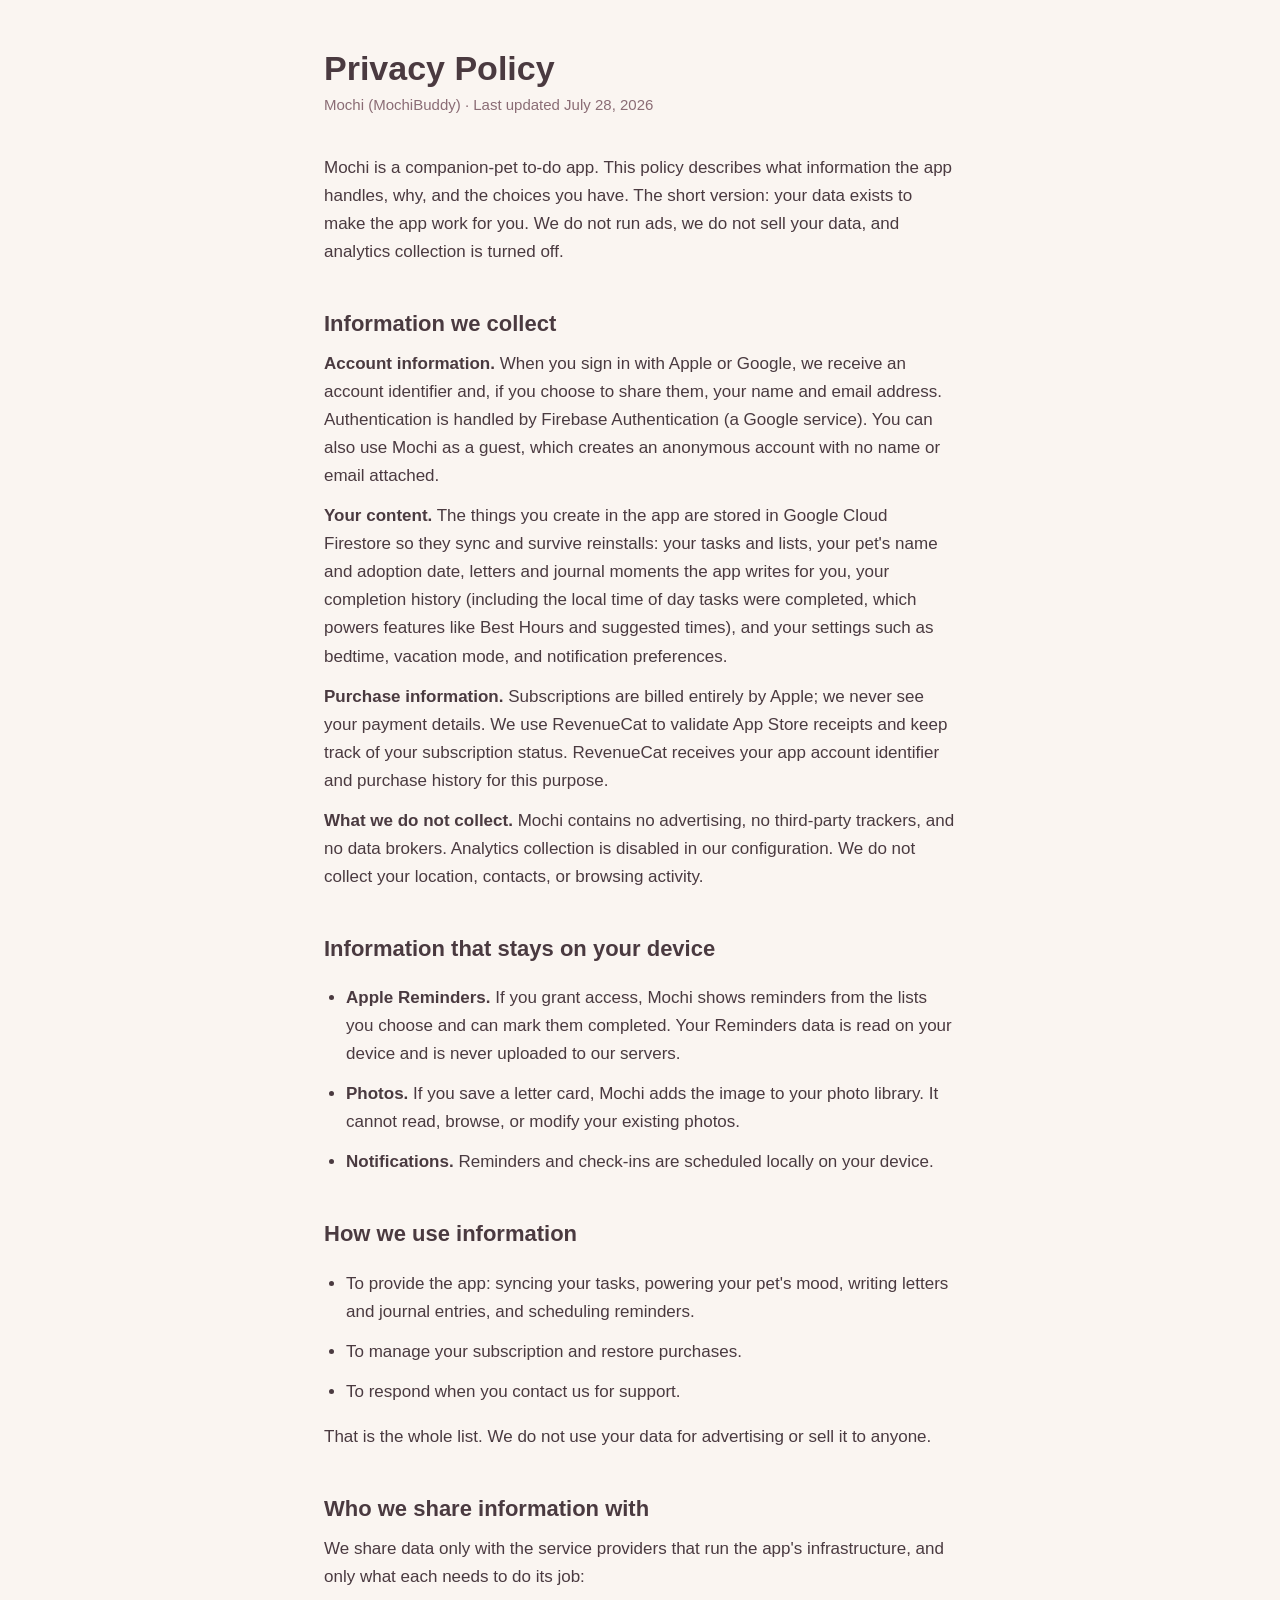
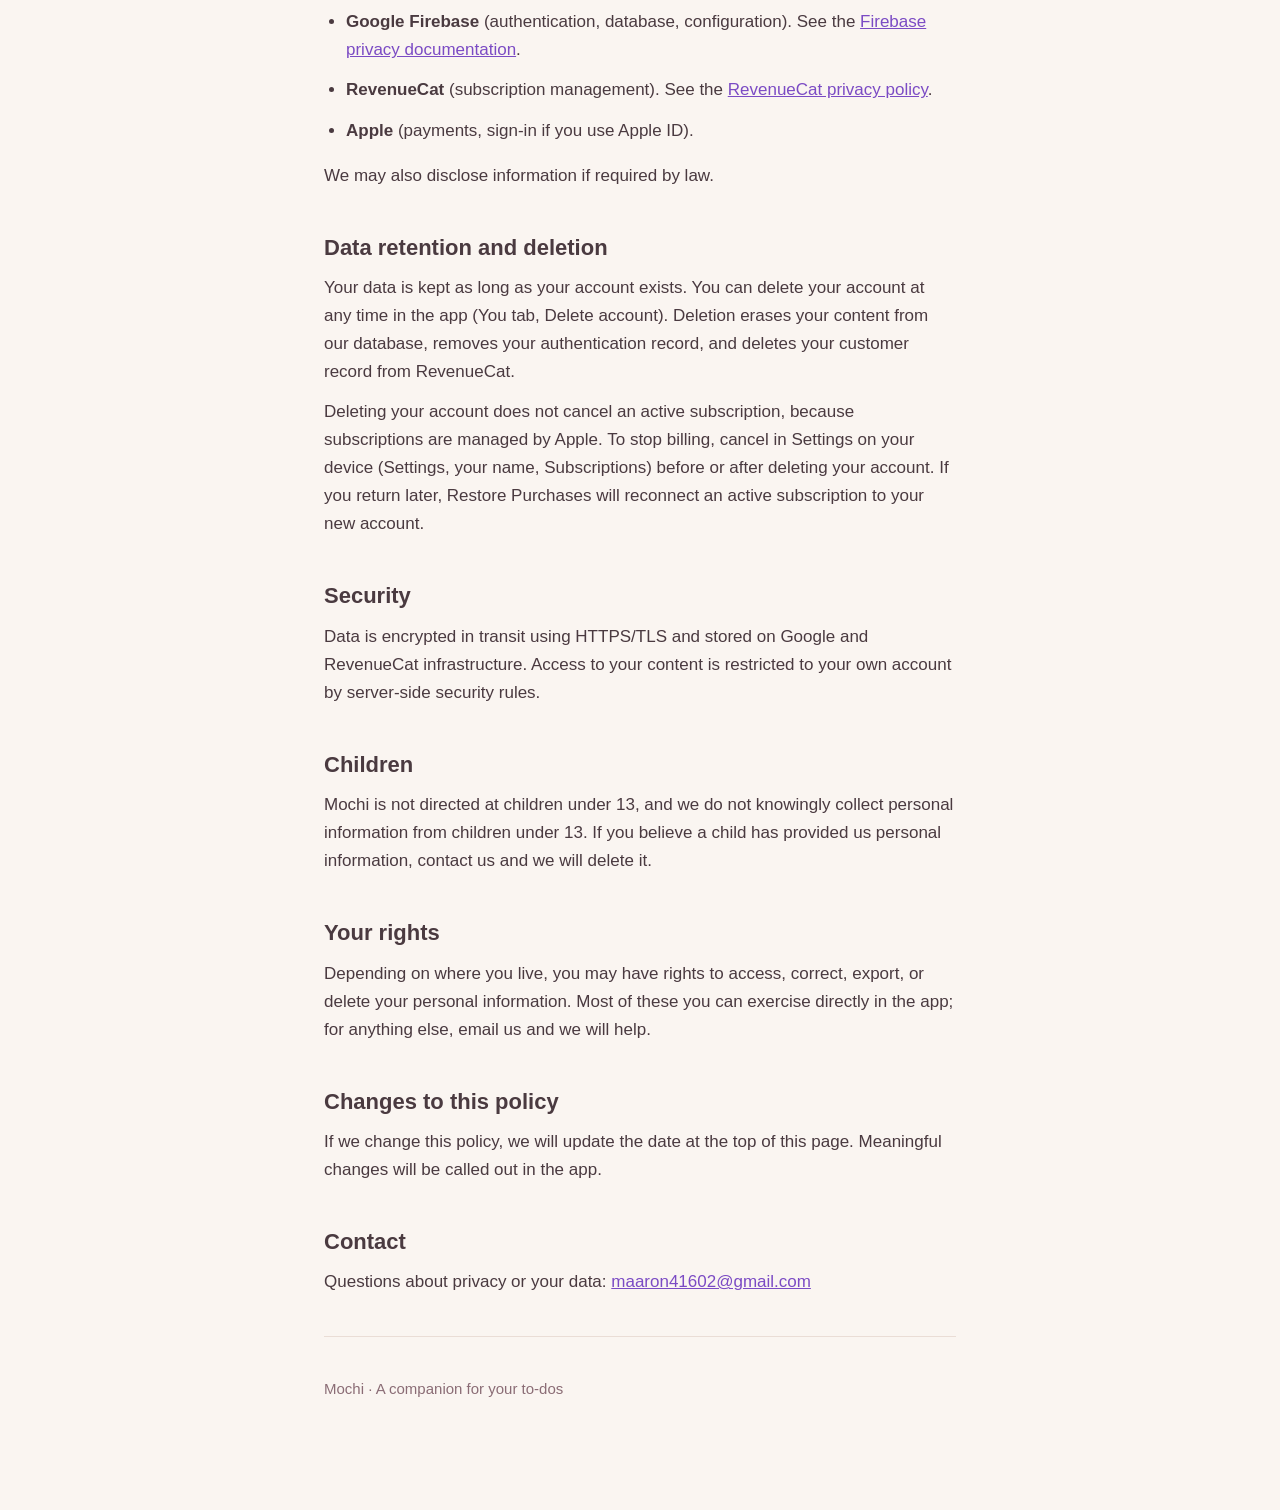
==== docs/privacy/index.html @ 9b31b31c "Add the legal pages (privacy + support) for GitHub Pages hosting Self-contained HTML under docs/ so " ====
<!DOCTYPE html>
<html lang="en">
<head>
<meta charset="utf-8">
<meta name="viewport" content="width=device-width, initial-scale=1">
<title>Privacy Policy · Mochi</title>
<style>
  :root {
    --bg: #FAF5F1; --ink: #4A3A40; --muted: #8A6C75; --line: #EADDD6;
    --accent: #7B4BC4;
  }
  @media (prefers-color-scheme: dark) {
    :root {
      --bg: #211E2A; --ink: #F3EEF7; --muted: #A79FB5; --line: #413A50;
      --accent: #C9A6FF;
    }
  }
  * { box-sizing: border-box; }
  body {
    margin: 0; background: var(--bg); color: var(--ink);
    font: 17px/1.65 -apple-system, BlinkMacSystemFont, "Segoe UI", Roboto, sans-serif;
  }
  main { max-width: 680px; margin: 0 auto; padding: 48px 24px 96px; }
  h1 { font-size: 34px; line-height: 1.2; margin: 0 0 4px; }
  .updated { color: var(--muted); font-size: 15px; margin-bottom: 36px; }
  h2 { font-size: 22px; margin: 40px 0 8px; }
  p, li { margin: 0 0 12px; }
  ul { padding-left: 22px; }
  a { color: var(--accent); }
  hr { border: none; border-top: 1px solid var(--line); margin: 40px 0; }
  .footer { color: var(--muted); font-size: 15px; }
</style>
</head>
<body>
<main>
  <h1>Privacy Policy</h1>
  <p class="updated">Mochi (MochiBuddy) · Last updated July 28, 2026</p>

  <p>Mochi is a companion-pet to-do app. This policy describes what
  information the app handles, why, and the choices you have. The short
  version: your data exists to make the app work for you. We do not run
  ads, we do not sell your data, and analytics collection is turned off.</p>

  <h2>Information we collect</h2>
  <p><strong>Account information.</strong> When you sign in with Apple or
  Google, we receive an account identifier and, if you choose to share
  them, your name and email address. Authentication is handled by Firebase
  Authentication (a Google service). You can also use Mochi as a guest,
  which creates an anonymous account with no name or email attached.</p>

  <p><strong>Your content.</strong> The things you create in the app are
  stored in Google Cloud Firestore so they sync and survive reinstalls:
  your tasks and lists, your pet's name and adoption date, letters and
  journal moments the app writes for you, your completion history
  (including the local time of day tasks were completed, which powers
  features like Best Hours and suggested times), and your settings such as
  bedtime, vacation mode, and notification preferences.</p>

  <p><strong>Purchase information.</strong> Subscriptions are billed
  entirely by Apple; we never see your payment details. We use RevenueCat
  to validate App Store receipts and keep track of your subscription
  status. RevenueCat receives your app account identifier and purchase
  history for this purpose.</p>

  <p><strong>What we do not collect.</strong> Mochi contains no
  advertising, no third-party trackers, and no data brokers. Analytics
  collection is disabled in our configuration. We do not collect your
  location, contacts, or browsing activity.</p>

  <h2>Information that stays on your device</h2>
  <ul>
    <li><strong>Apple Reminders.</strong> If you grant access, Mochi shows
    reminders from the lists you choose and can mark them completed. Your
    Reminders data is read on your device and is never uploaded to our
    servers.</li>
    <li><strong>Photos.</strong> If you save a letter card, Mochi adds the
    image to your photo library. It cannot read, browse, or modify your
    existing photos.</li>
    <li><strong>Notifications.</strong> Reminders and check-ins are
    scheduled locally on your device.</li>
  </ul>

  <h2>How we use information</h2>
  <ul>
    <li>To provide the app: syncing your tasks, powering your pet's mood,
    writing letters and journal entries, and scheduling reminders.</li>
    <li>To manage your subscription and restore purchases.</li>
    <li>To respond when you contact us for support.</li>
  </ul>
  <p>That is the whole list. We do not use your data for advertising or
  sell it to anyone.</p>

  <h2>Who we share information with</h2>
  <p>We share data only with the service providers that run the app's
  infrastructure, and only what each needs to do its job:</p>
  <ul>
    <li><strong>Google Firebase</strong> (authentication, database,
    configuration). See the <a
    href="https://firebase.google.com/support/privacy">Firebase privacy
    documentation</a>.</li>
    <li><strong>RevenueCat</strong> (subscription management). See the <a
    href="https://www.revenuecat.com/privacy/">RevenueCat privacy
    policy</a>.</li>
    <li><strong>Apple</strong> (payments, sign-in if you use Apple ID).</li>
  </ul>
  <p>We may also disclose information if required by law.</p>

  <h2>Data retention and deletion</h2>
  <p>Your data is kept as long as your account exists. You can delete your
  account at any time in the app (You tab, Delete account). Deletion
  erases your content from our database, removes your authentication
  record, and deletes your customer record from RevenueCat.</p>
  <p>Deleting your account does not cancel an active subscription, because
  subscriptions are managed by Apple. To stop billing, cancel in Settings
  on your device (Settings, your name, Subscriptions) before or after
  deleting your account. If you return later, Restore Purchases will
  reconnect an active subscription to your new account.</p>

  <h2>Security</h2>
  <p>Data is encrypted in transit using HTTPS/TLS and stored on Google and
  RevenueCat infrastructure. Access to your content is restricted to your
  own account by server-side security rules.</p>

  <h2>Children</h2>
  <p>Mochi is not directed at children under 13, and we do not knowingly
  collect personal information from children under 13. If you believe a
  child has provided us personal information, contact us and we will
  delete it.</p>

  <h2>Your rights</h2>
  <p>Depending on where you live, you may have rights to access, correct,
  export, or delete your personal information. Most of these you can
  exercise directly in the app; for anything else, email us and we will
  help.</p>

  <h2>Changes to this policy</h2>
  <p>If we change this policy, we will update the date at the top of this
  page. Meaningful changes will be called out in the app.</p>

  <h2>Contact</h2>
  <p>Questions about privacy or your data:
  <a href="mailto:maaron41602@gmail.com">maaron41602@gmail.com</a></p>

  <hr>
  <p class="footer">Mochi · A companion for your to-dos</p>
</main>
</body>
</html>
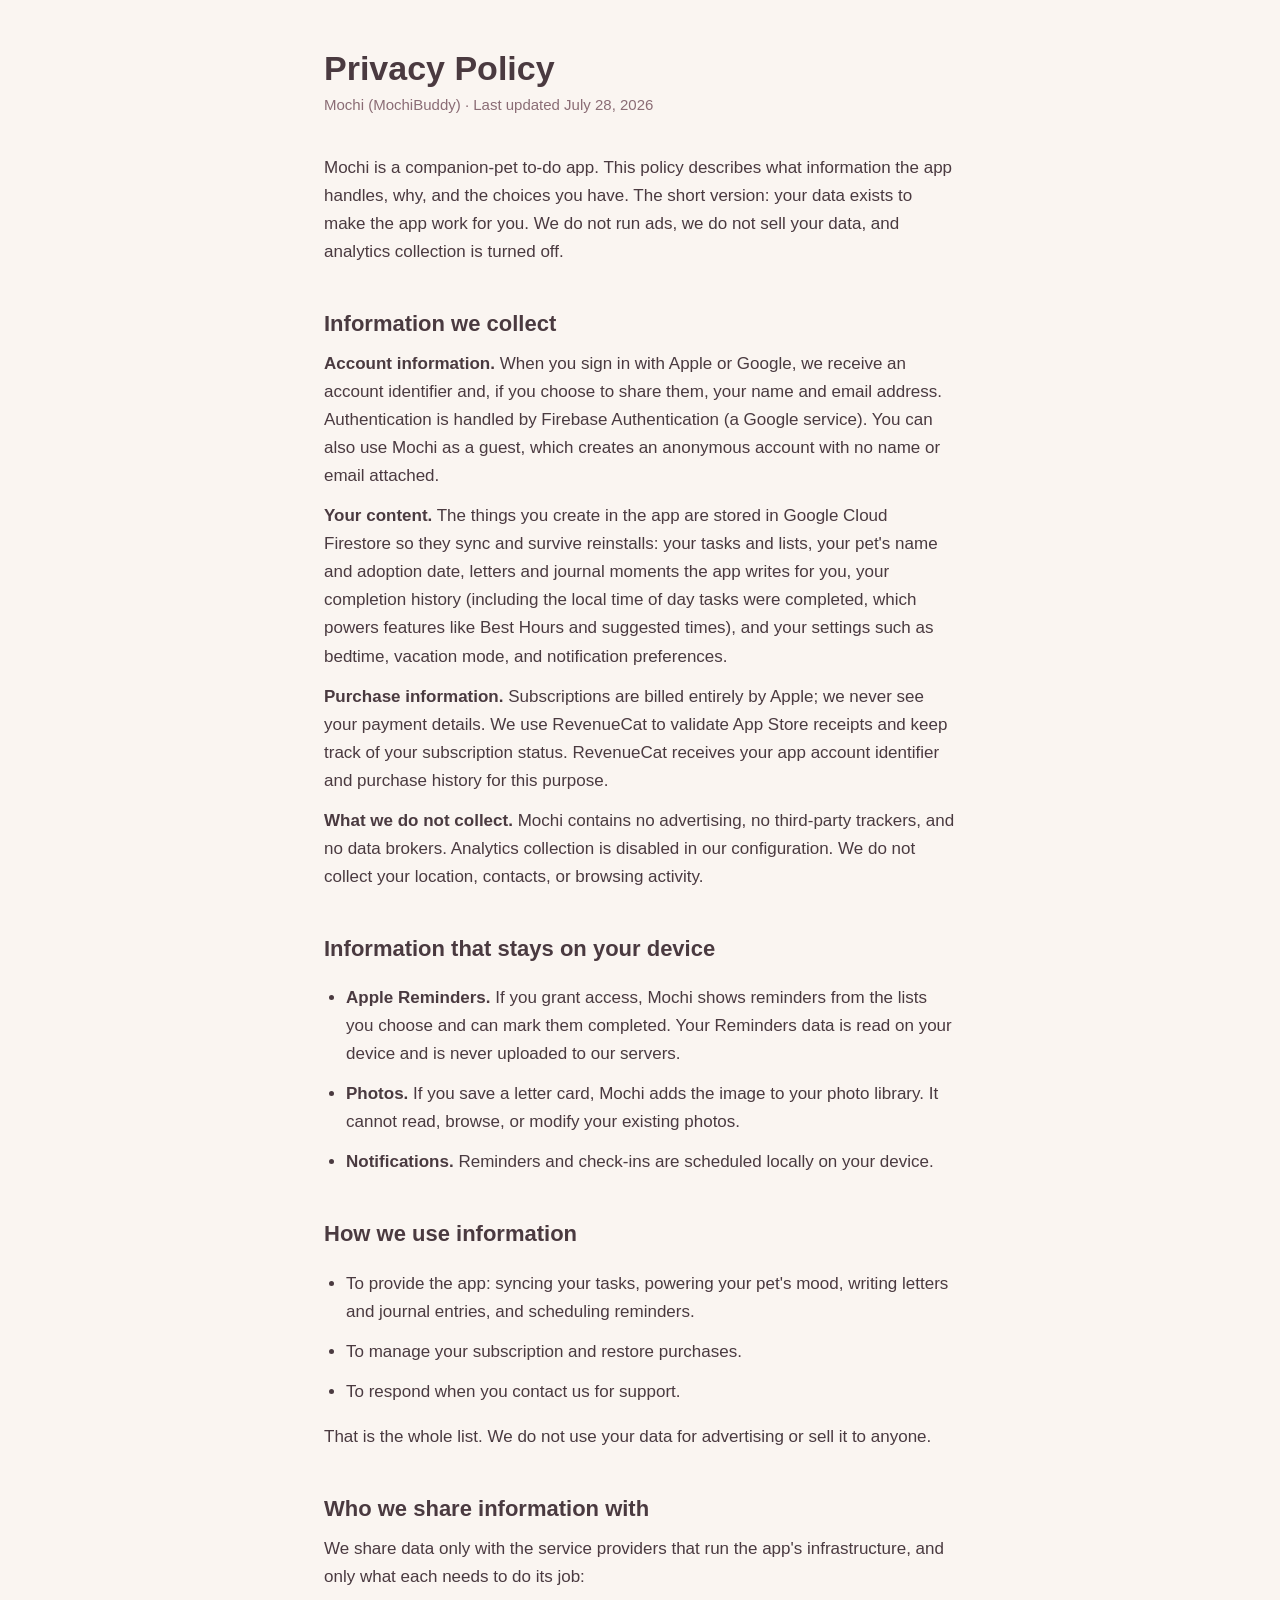
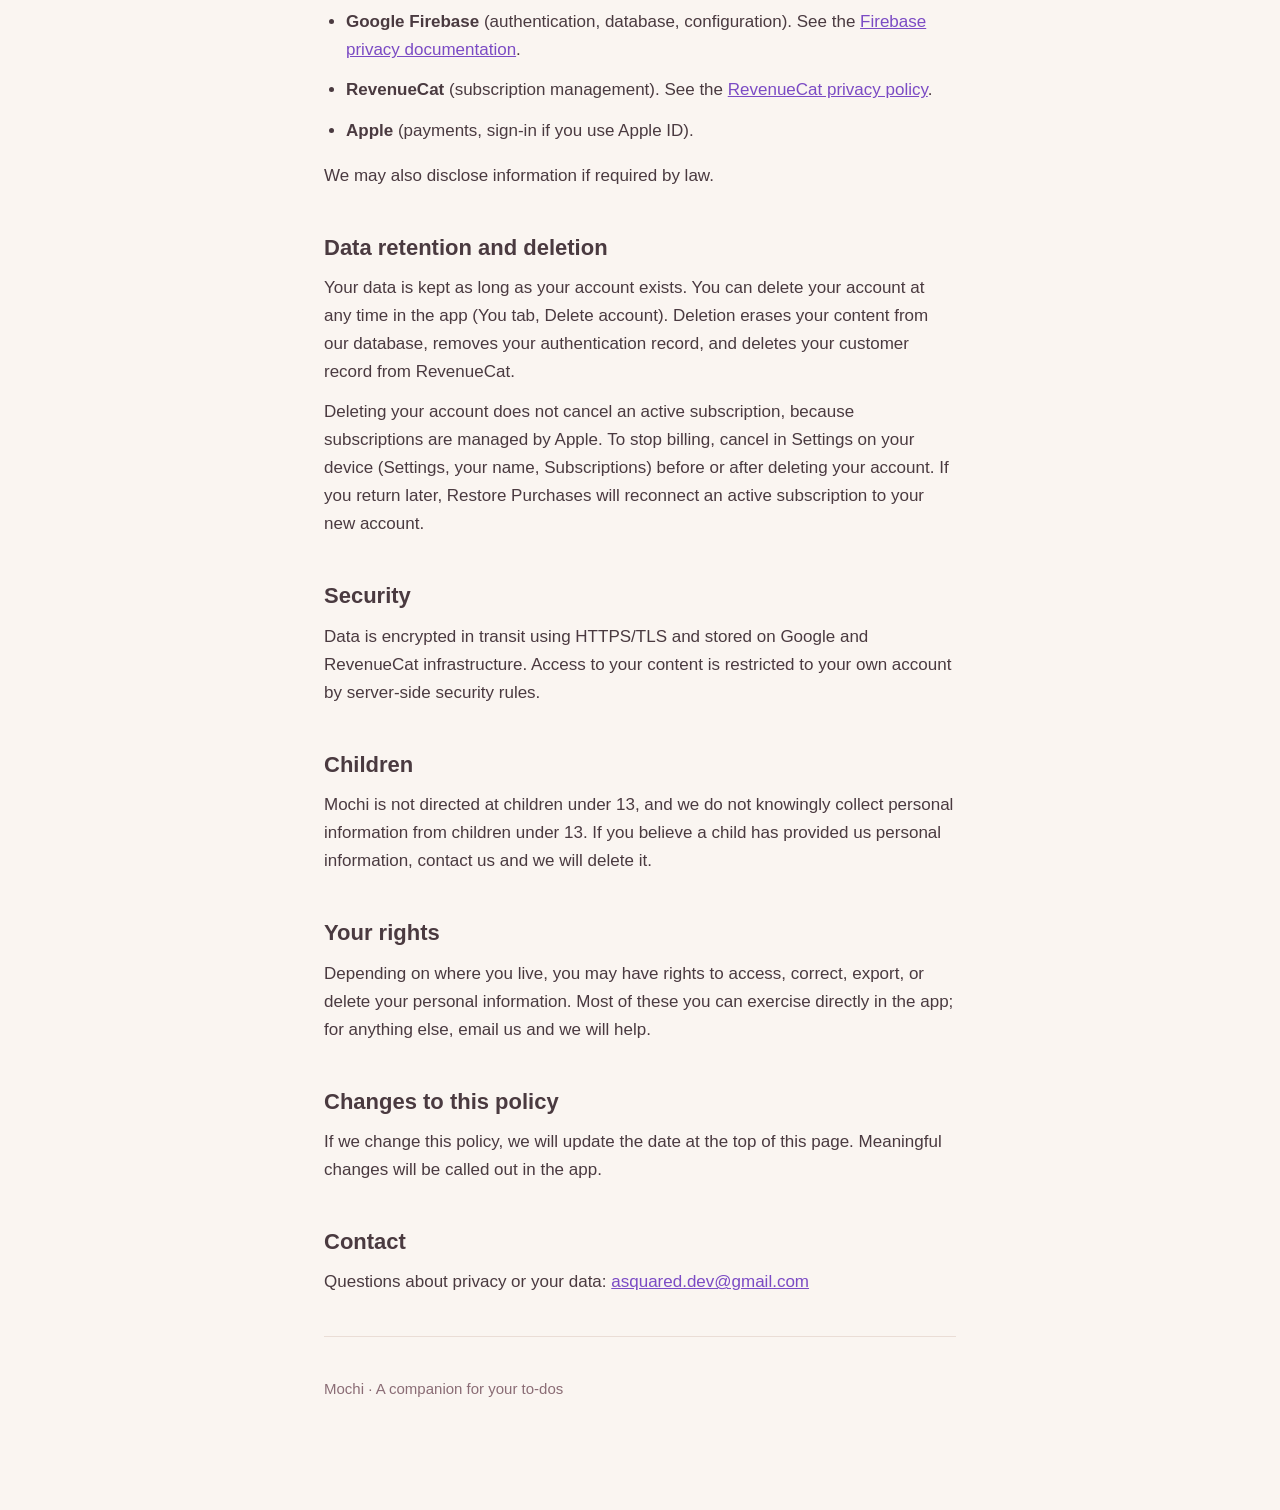
==== commit 5db79194: "Swap the support contact to asquared.dev@gmail.com" ====
--- a/docs/privacy/index.html
+++ b/docs/privacy/index.html
@@ -139,7 +139,7 @@
 
   <h2>Contact</h2>
   <p>Questions about privacy or your data:
-  <a href="mailto:maaron41602@gmail.com">maaron41602@gmail.com</a></p>
+  <a href="mailto:asquared.dev@gmail.com">asquared.dev@gmail.com</a></p>
 
   <hr>
   <p class="footer">Mochi · A companion for your to-dos</p>
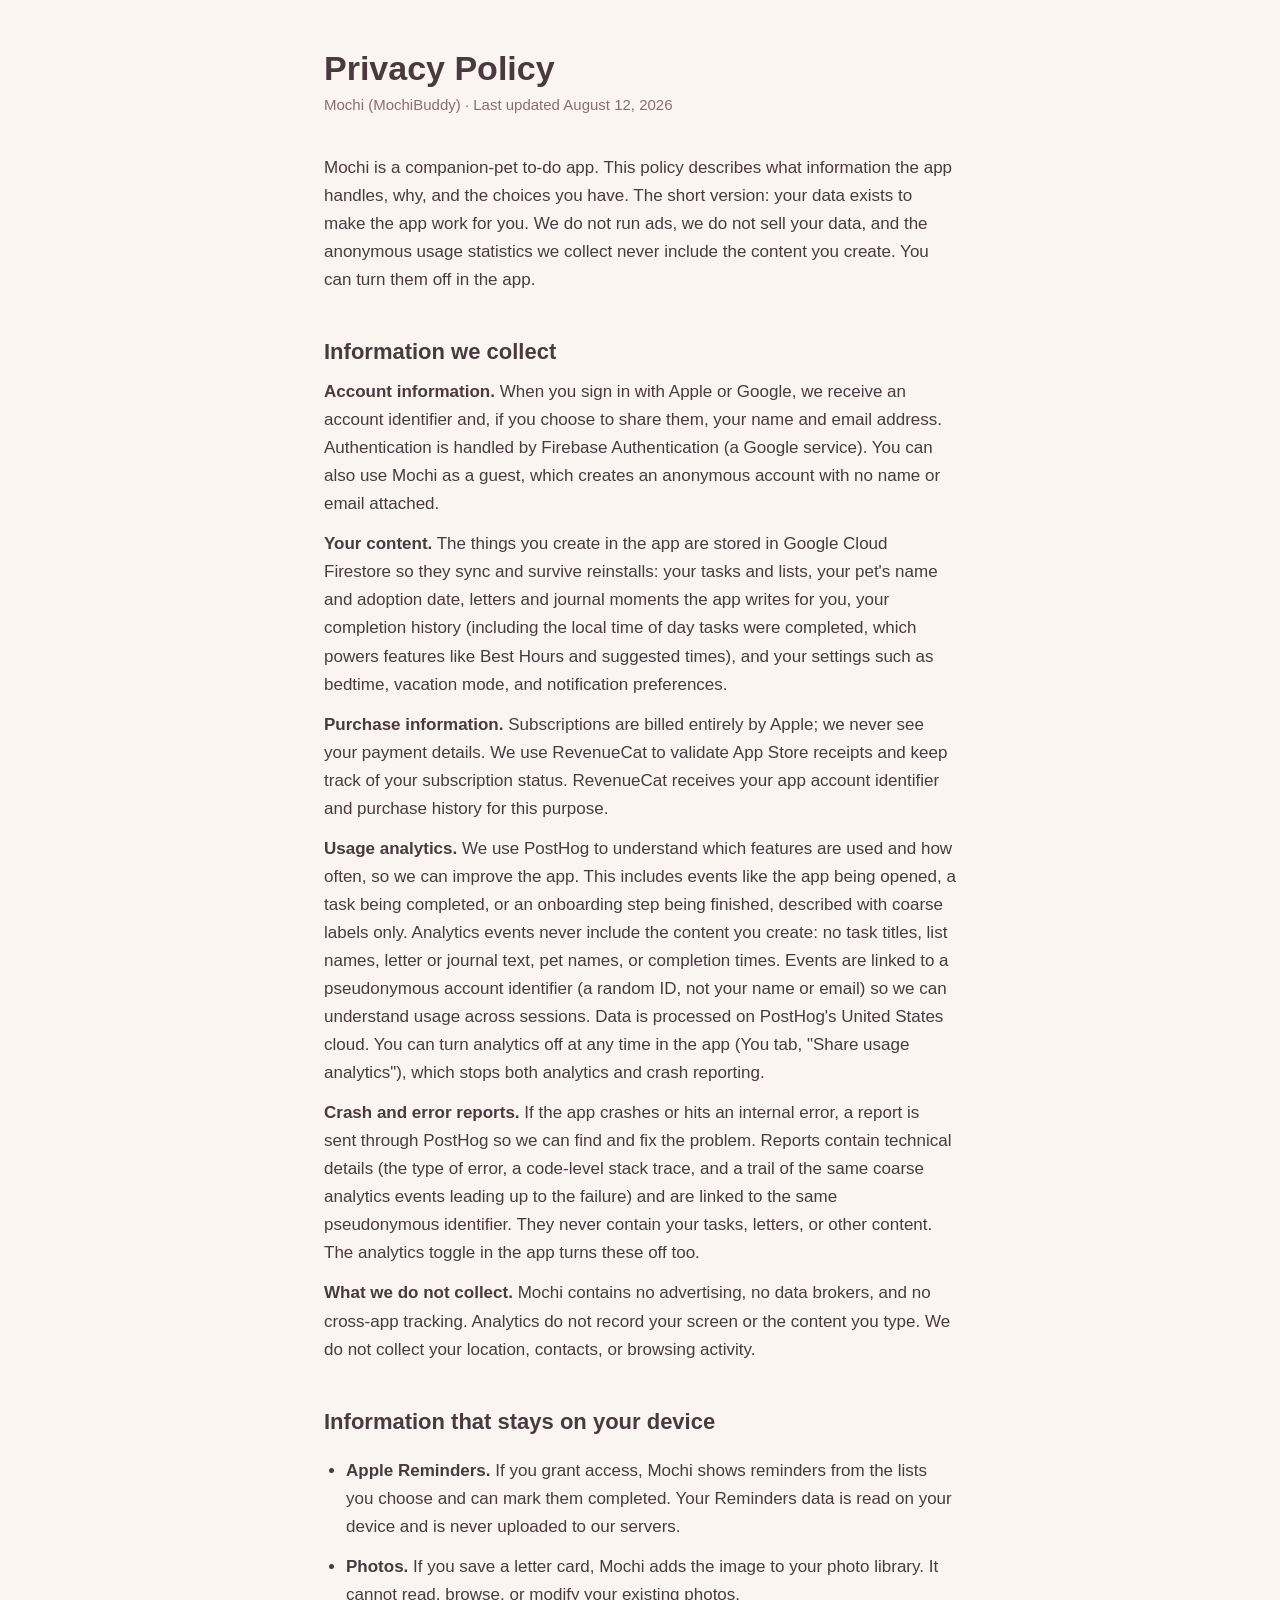
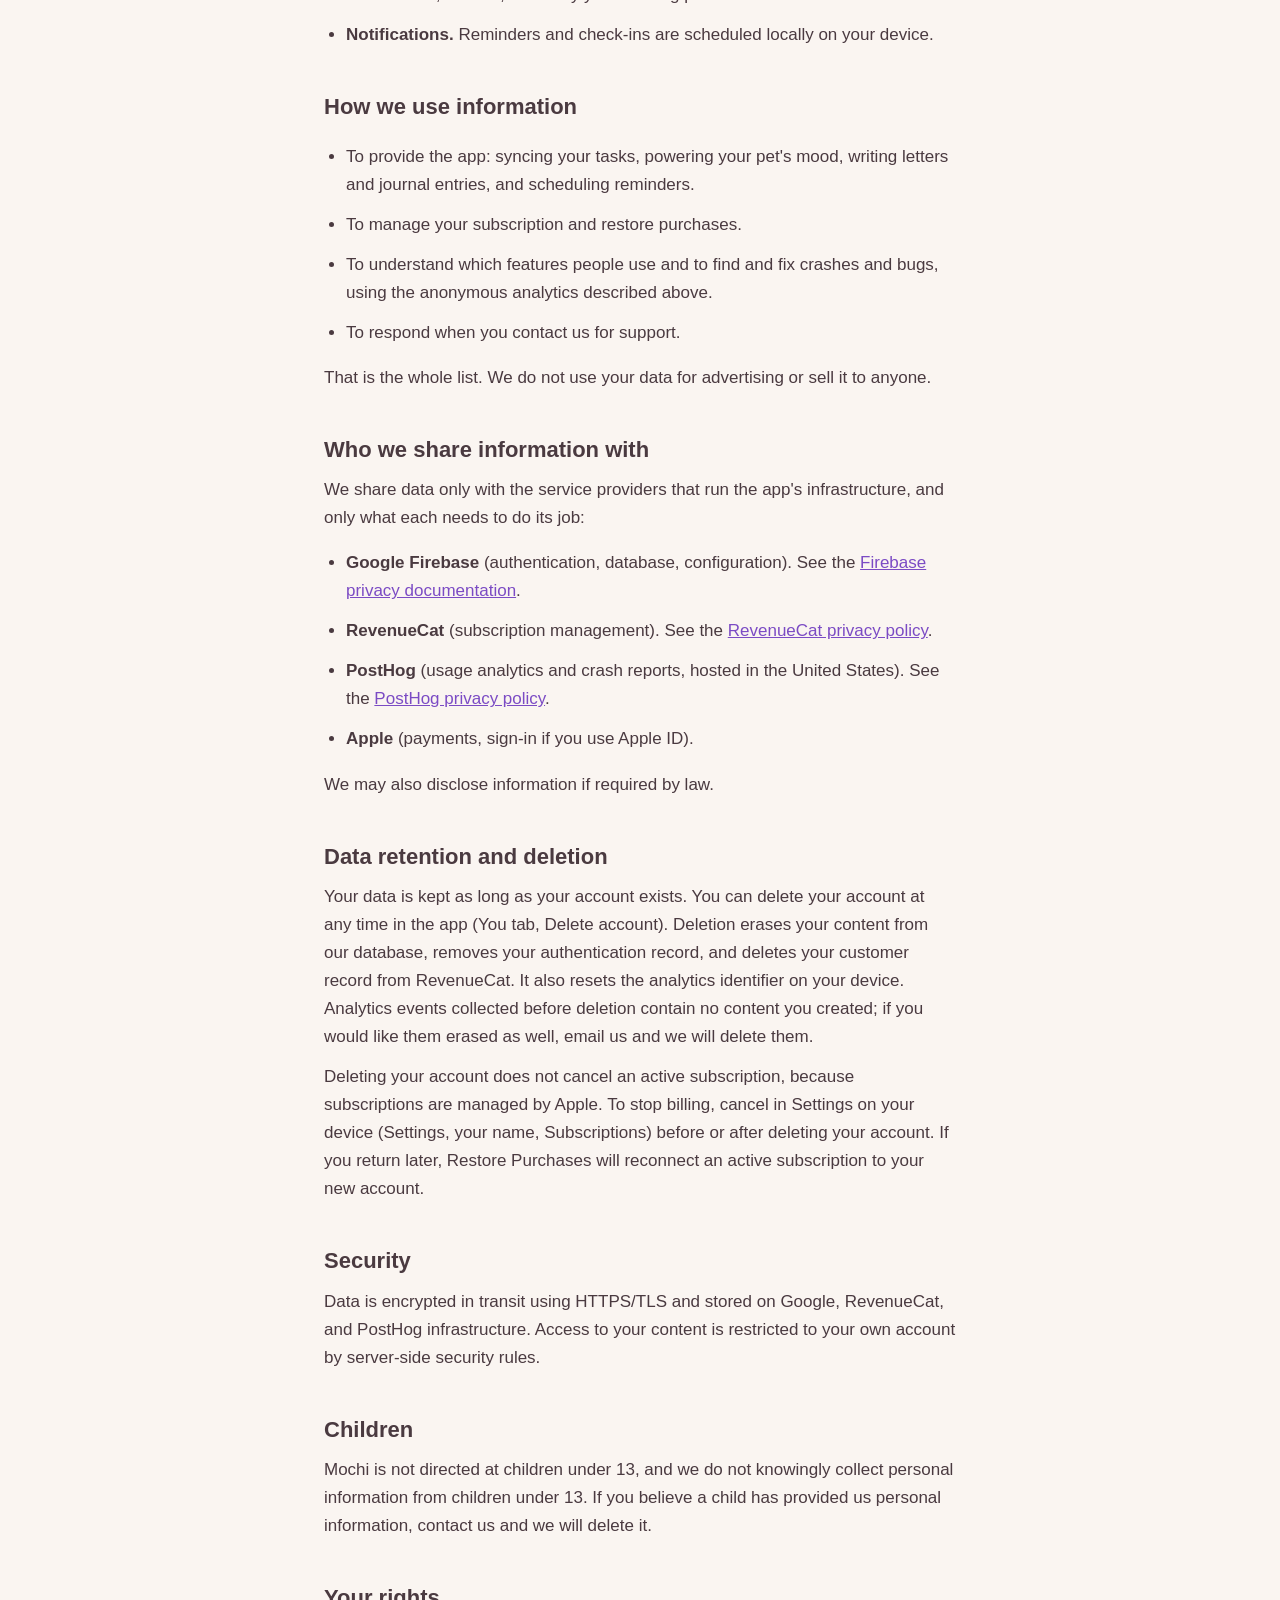
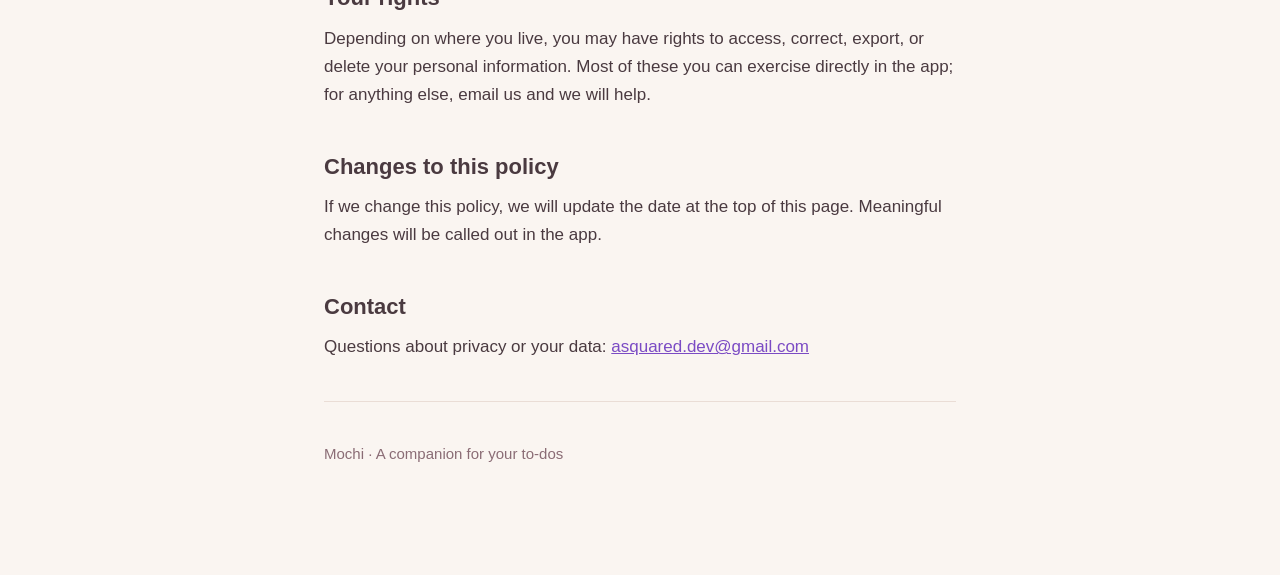
==== commit 45a671fd: "MochiBuddy site: marketing page, privacy policy, support" ====
--- a/docs/privacy/index.html
+++ b/docs/privacy/index.html
@@ -34,12 +34,14 @@
 <body>
 <main>
   <h1>Privacy Policy</h1>
-  <p class="updated">Mochi (MochiBuddy) · Last updated July 28, 2026</p>
+  <p class="updated">Mochi (MochiBuddy) · Last updated August 12, 2026</p>
 
   <p>Mochi is a companion-pet to-do app. This policy describes what
   information the app handles, why, and the choices you have. The short
   version: your data exists to make the app work for you. We do not run
-  ads, we do not sell your data, and analytics collection is turned off.</p>
+  ads, we do not sell your data, and the anonymous usage statistics we
+  collect never include the content you create. You can turn them off in
+  the app.</p>
 
   <h2>Information we collect</h2>
   <p><strong>Account information.</strong> When you sign in with Apple or
@@ -62,9 +64,29 @@
   status. RevenueCat receives your app account identifier and purchase
   history for this purpose.</p>
 
+  <p><strong>Usage analytics.</strong> We use PostHog to understand which
+  features are used and how often, so we can improve the app. This
+  includes events like the app being opened, a task being completed, or
+  an onboarding step being finished, described with coarse labels only.
+  Analytics events never include the content you create: no task titles,
+  list names, letter or journal text, pet names, or completion times.
+  Events are linked to a pseudonymous account identifier (a random ID, not
+  your name or email) so we can understand usage across sessions. Data is
+  processed on PostHog's United States cloud. You can turn analytics off
+  at any time in the app (You tab, "Share usage analytics"), which stops
+  both analytics and crash reporting.</p>
+
+  <p><strong>Crash and error reports.</strong> If the app crashes or hits
+  an internal error, a report is sent through PostHog so we can find and
+  fix the problem. Reports contain technical details (the type of error,
+  a code-level stack trace, and a trail of the same coarse analytics
+  events leading up to the failure) and are linked to the same
+  pseudonymous identifier. They never contain your tasks, letters, or
+  other content. The analytics toggle in the app turns these off too.</p>
+
   <p><strong>What we do not collect.</strong> Mochi contains no
-  advertising, no third-party trackers, and no data brokers. Analytics
-  collection is disabled in our configuration. We do not collect your
+  advertising, no data brokers, and no cross-app tracking. Analytics do
+  not record your screen or the content you type. We do not collect your
   location, contacts, or browsing activity.</p>
 
   <h2>Information that stays on your device</h2>
@@ -85,6 +107,8 @@
     <li>To provide the app: syncing your tasks, powering your pet's mood,
     writing letters and journal entries, and scheduling reminders.</li>
     <li>To manage your subscription and restore purchases.</li>
+    <li>To understand which features people use and to find and fix
+    crashes and bugs, using the anonymous analytics described above.</li>
     <li>To respond when you contact us for support.</li>
   </ul>
   <p>That is the whole list. We do not use your data for advertising or
@@ -101,6 +125,9 @@
     <li><strong>RevenueCat</strong> (subscription management). See the <a
     href="https://www.revenuecat.com/privacy/">RevenueCat privacy
     policy</a>.</li>
+    <li><strong>PostHog</strong> (usage analytics and crash reports,
+    hosted in the United States). See the <a
+    href="https://posthog.com/privacy">PostHog privacy policy</a>.</li>
     <li><strong>Apple</strong> (payments, sign-in if you use Apple ID).</li>
   </ul>
   <p>We may also disclose information if required by law.</p>
@@ -109,7 +136,10 @@
   <p>Your data is kept as long as your account exists. You can delete your
   account at any time in the app (You tab, Delete account). Deletion
   erases your content from our database, removes your authentication
-  record, and deletes your customer record from RevenueCat.</p>
+  record, and deletes your customer record from RevenueCat. It also
+  resets the analytics identifier on your device. Analytics events
+  collected before deletion contain no content you created; if you would
+  like them erased as well, email us and we will delete them.</p>
   <p>Deleting your account does not cancel an active subscription, because
   subscriptions are managed by Apple. To stop billing, cancel in Settings
   on your device (Settings, your name, Subscriptions) before or after
@@ -117,9 +147,9 @@
   reconnect an active subscription to your new account.</p>
 
   <h2>Security</h2>
-  <p>Data is encrypted in transit using HTTPS/TLS and stored on Google and
-  RevenueCat infrastructure. Access to your content is restricted to your
-  own account by server-side security rules.</p>
+  <p>Data is encrypted in transit using HTTPS/TLS and stored on Google,
+  RevenueCat, and PostHog infrastructure. Access to your content is
+  restricted to your own account by server-side security rules.</p>
 
   <h2>Children</h2>
   <p>Mochi is not directed at children under 13, and we do not knowingly
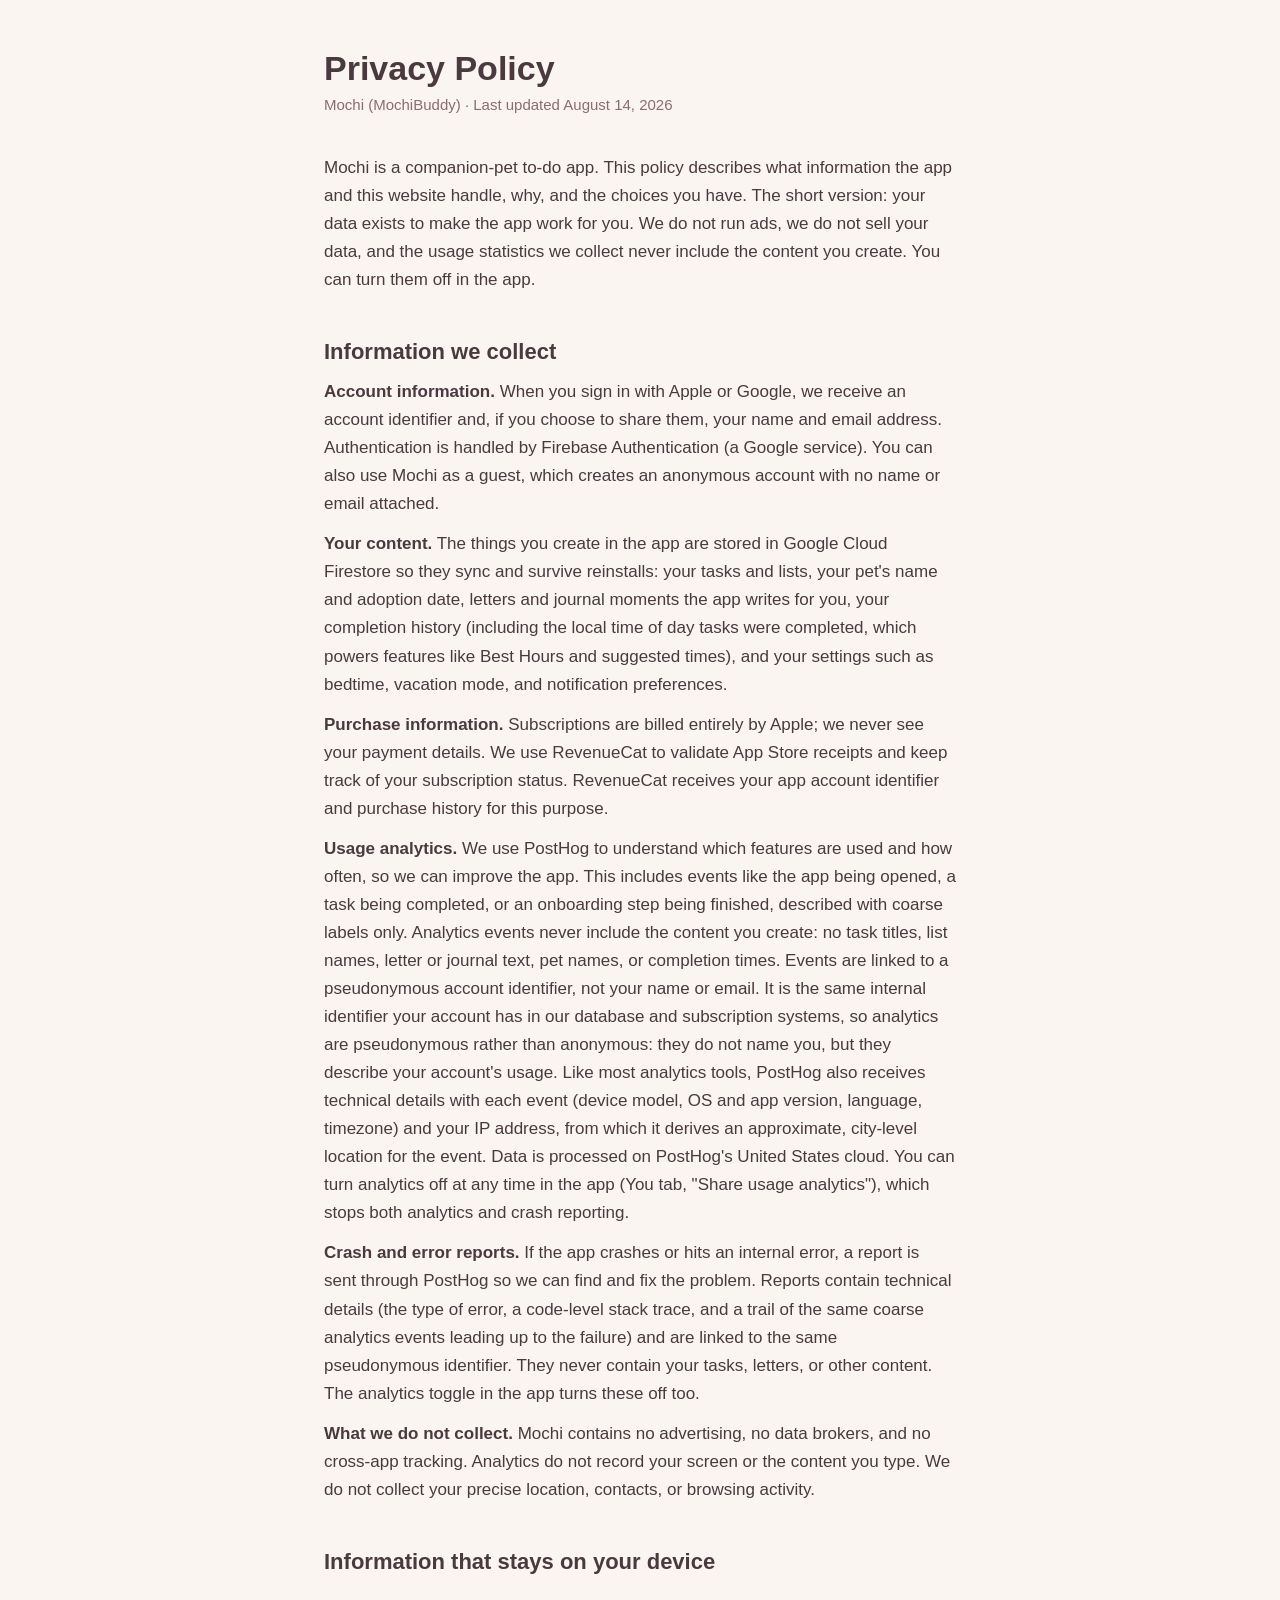
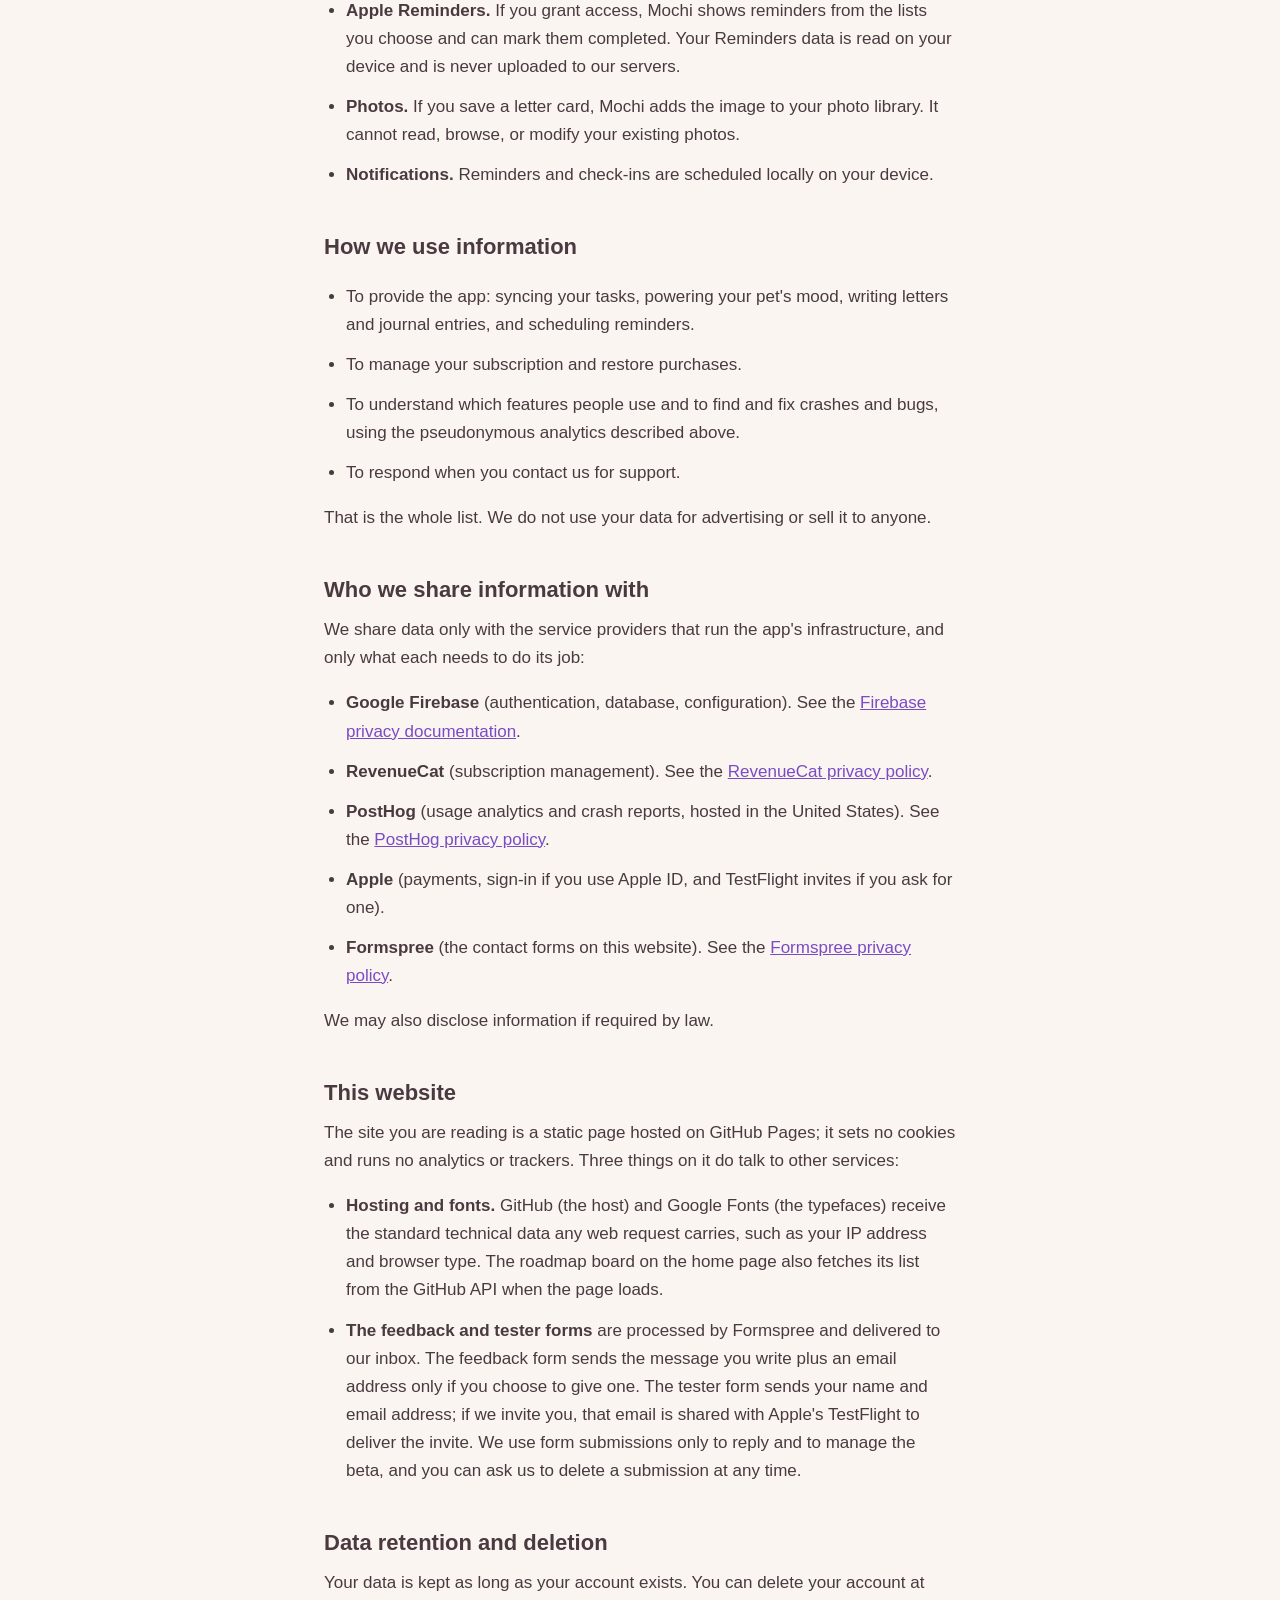
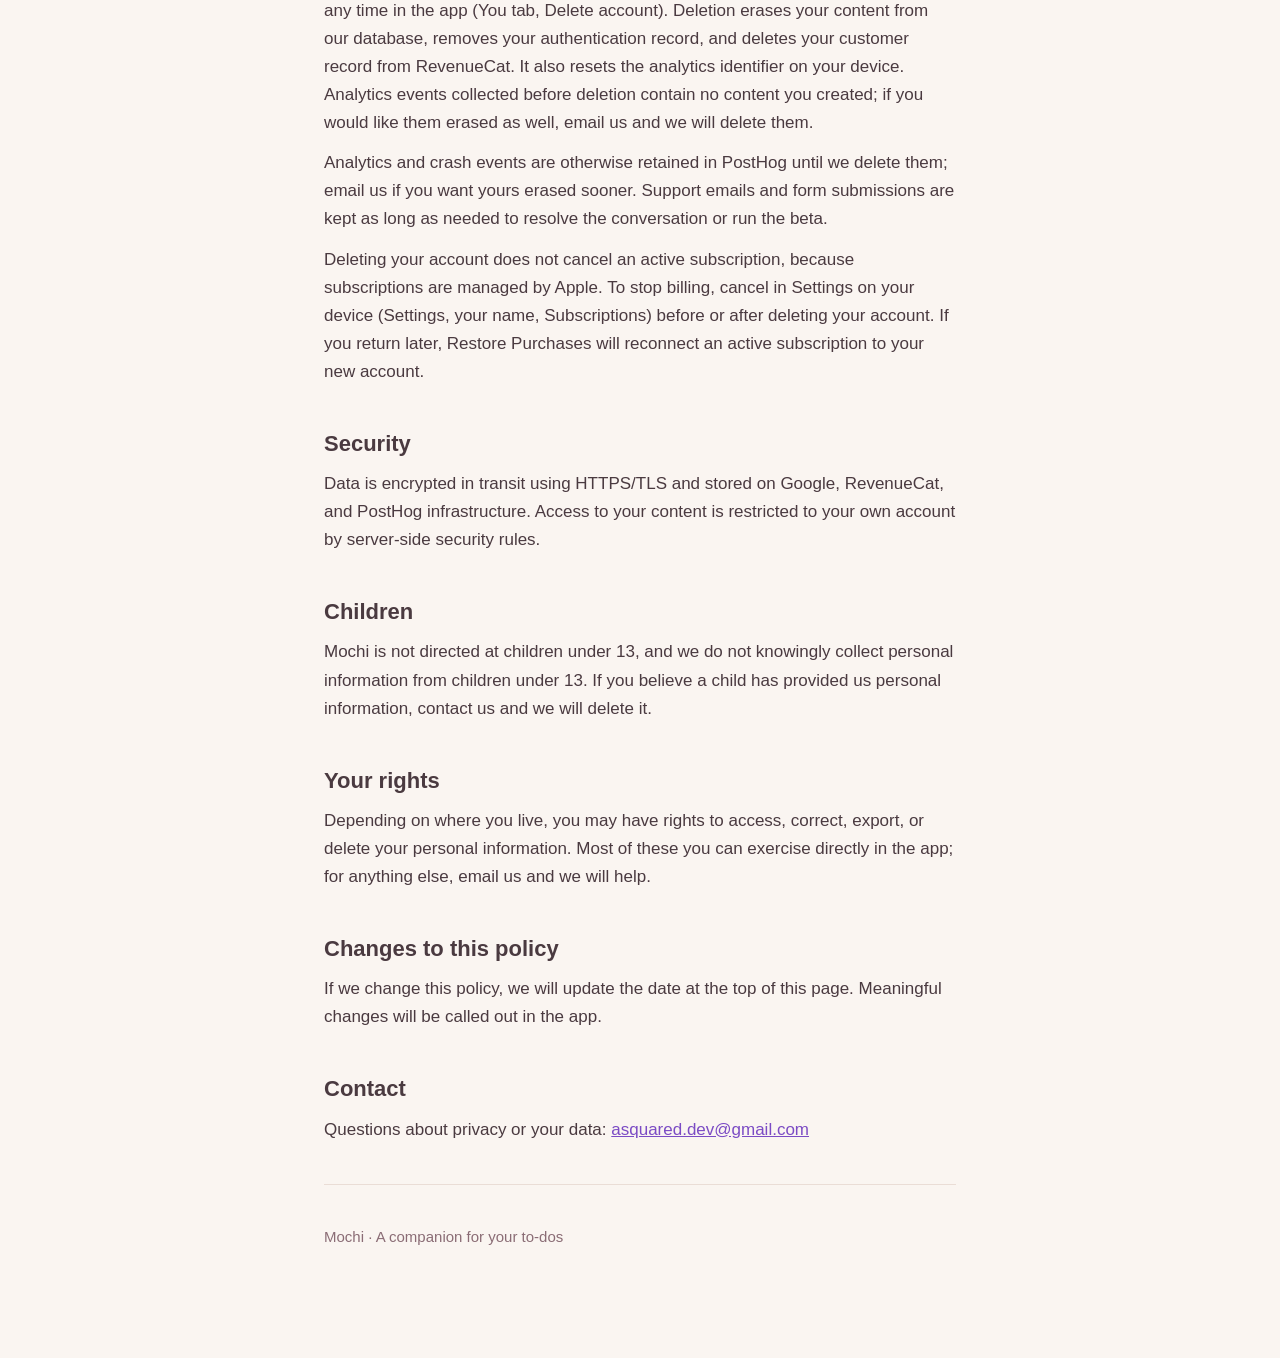
==== commit 3671867a: "Add Terms of Service; true up privacy policy and landing-page disclosures - New /terms/ page: member" ====
--- a/docs/privacy/index.html
+++ b/docs/privacy/index.html
@@ -34,12 +34,12 @@
 <body>
 <main>
   <h1>Privacy Policy</h1>
-  <p class="updated">Mochi (MochiBuddy) · Last updated August 12, 2026</p>
+  <p class="updated">Mochi (MochiBuddy) · Last updated August 14, 2026</p>
 
   <p>Mochi is a companion-pet to-do app. This policy describes what
-  information the app handles, why, and the choices you have. The short
-  version: your data exists to make the app work for you. We do not run
-  ads, we do not sell your data, and the anonymous usage statistics we
+  information the app and this website handle, why, and the choices you
+  have. The short version: your data exists to make the app work for you.
+  We do not run ads, we do not sell your data, and the usage statistics we
   collect never include the content you create. You can turn them off in
   the app.</p>
 
@@ -70,11 +70,17 @@
   an onboarding step being finished, described with coarse labels only.
   Analytics events never include the content you create: no task titles,
   list names, letter or journal text, pet names, or completion times.
-  Events are linked to a pseudonymous account identifier (a random ID, not
-  your name or email) so we can understand usage across sessions. Data is
-  processed on PostHog's United States cloud. You can turn analytics off
-  at any time in the app (You tab, "Share usage analytics"), which stops
-  both analytics and crash reporting.</p>
+  Events are linked to a pseudonymous account identifier, not your name
+  or email. It is the same internal identifier your account has in our
+  database and subscription systems, so analytics are pseudonymous rather
+  than anonymous: they do not name you, but they describe your account's
+  usage. Like most analytics tools, PostHog also receives technical
+  details with each event (device model, OS and app version, language,
+  timezone) and your IP address, from which it derives an approximate,
+  city-level location for the event. Data is processed on PostHog's
+  United States cloud. You can turn analytics off at any time in the app
+  (You tab, "Share usage analytics"), which stops both analytics and
+  crash reporting.</p>
 
   <p><strong>Crash and error reports.</strong> If the app crashes or hits
   an internal error, a report is sent through PostHog so we can find and
@@ -87,7 +93,7 @@
   <p><strong>What we do not collect.</strong> Mochi contains no
   advertising, no data brokers, and no cross-app tracking. Analytics do
   not record your screen or the content you type. We do not collect your
-  location, contacts, or browsing activity.</p>
+  precise location, contacts, or browsing activity.</p>
 
   <h2>Information that stays on your device</h2>
   <ul>
@@ -108,7 +114,8 @@
     writing letters and journal entries, and scheduling reminders.</li>
     <li>To manage your subscription and restore purchases.</li>
     <li>To understand which features people use and to find and fix
-    crashes and bugs, using the anonymous analytics described above.</li>
+    crashes and bugs, using the pseudonymous analytics described
+    above.</li>
     <li>To respond when you contact us for support.</li>
   </ul>
   <p>That is the whole list. We do not use your data for advertising or
@@ -128,9 +135,32 @@
     <li><strong>PostHog</strong> (usage analytics and crash reports,
     hosted in the United States). See the <a
     href="https://posthog.com/privacy">PostHog privacy policy</a>.</li>
-    <li><strong>Apple</strong> (payments, sign-in if you use Apple ID).</li>
+    <li><strong>Apple</strong> (payments, sign-in if you use Apple ID,
+    and TestFlight invites if you ask for one).</li>
+    <li><strong>Formspree</strong> (the contact forms on this website).
+    See the <a href="https://formspree.io/legal/privacy-policy/">Formspree
+    privacy policy</a>.</li>
   </ul>
   <p>We may also disclose information if required by law.</p>
+
+  <h2>This website</h2>
+  <p>The site you are reading is a static page hosted on GitHub Pages;
+  it sets no cookies and runs no analytics or trackers. Three things on
+  it do talk to other services:</p>
+  <ul>
+    <li><strong>Hosting and fonts.</strong> GitHub (the host) and Google
+    Fonts (the typefaces) receive the standard technical data any web
+    request carries, such as your IP address and browser type. The
+    roadmap board on the home page also fetches its list from the GitHub
+    API when the page loads.</li>
+    <li><strong>The feedback and tester forms</strong> are processed by
+    Formspree and delivered to our inbox. The feedback form sends the
+    message you write plus an email address only if you choose to give
+    one. The tester form sends your name and email address; if we invite
+    you, that email is shared with Apple's TestFlight to deliver the
+    invite. We use form submissions only to reply and to manage the
+    beta, and you can ask us to delete a submission at any time.</li>
+  </ul>
 
   <h2>Data retention and deletion</h2>
   <p>Your data is kept as long as your account exists. You can delete your
@@ -140,6 +170,10 @@
   resets the analytics identifier on your device. Analytics events
   collected before deletion contain no content you created; if you would
   like them erased as well, email us and we will delete them.</p>
+  <p>Analytics and crash events are otherwise retained in PostHog until
+  we delete them; email us if you want yours erased sooner. Support
+  emails and form submissions are kept as long as needed to resolve the
+  conversation or run the beta.</p>
   <p>Deleting your account does not cancel an active subscription, because
   subscriptions are managed by Apple. To stop billing, cancel in Settings
   on your device (Settings, your name, Subscriptions) before or after
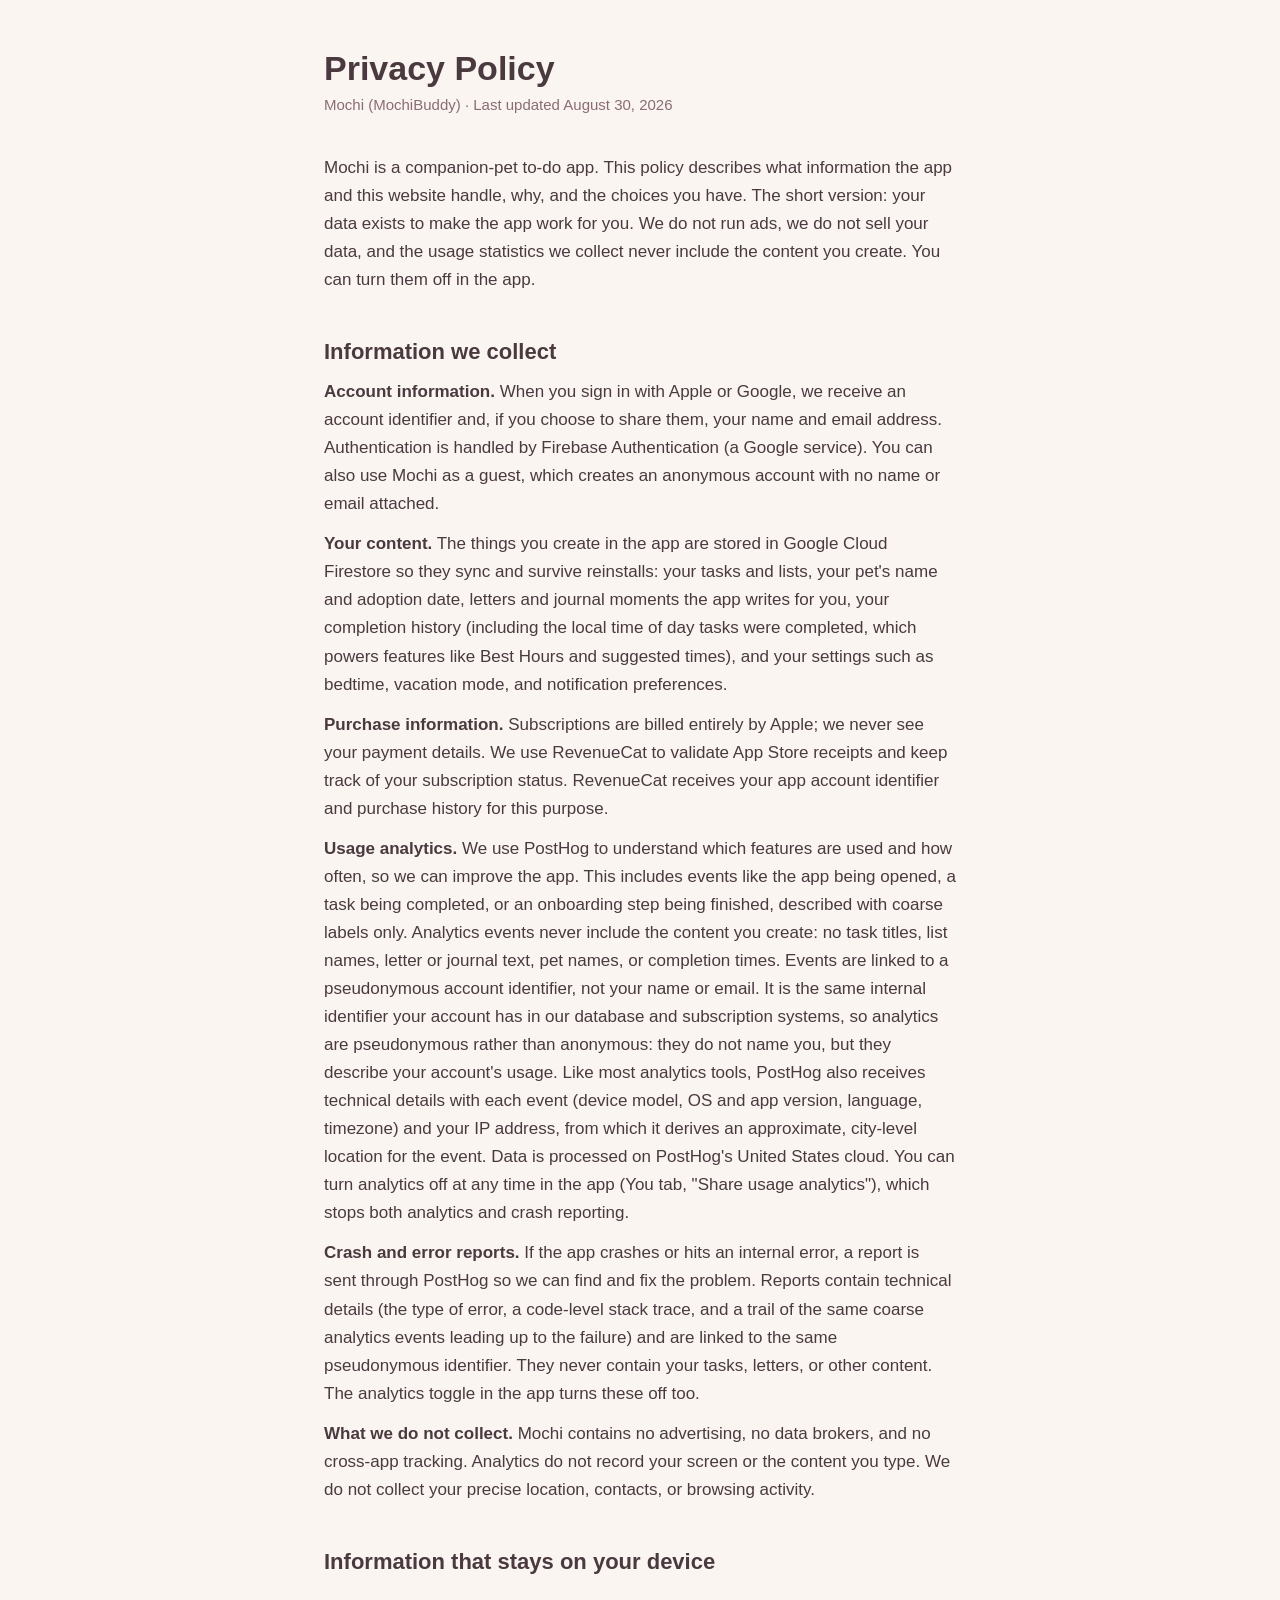
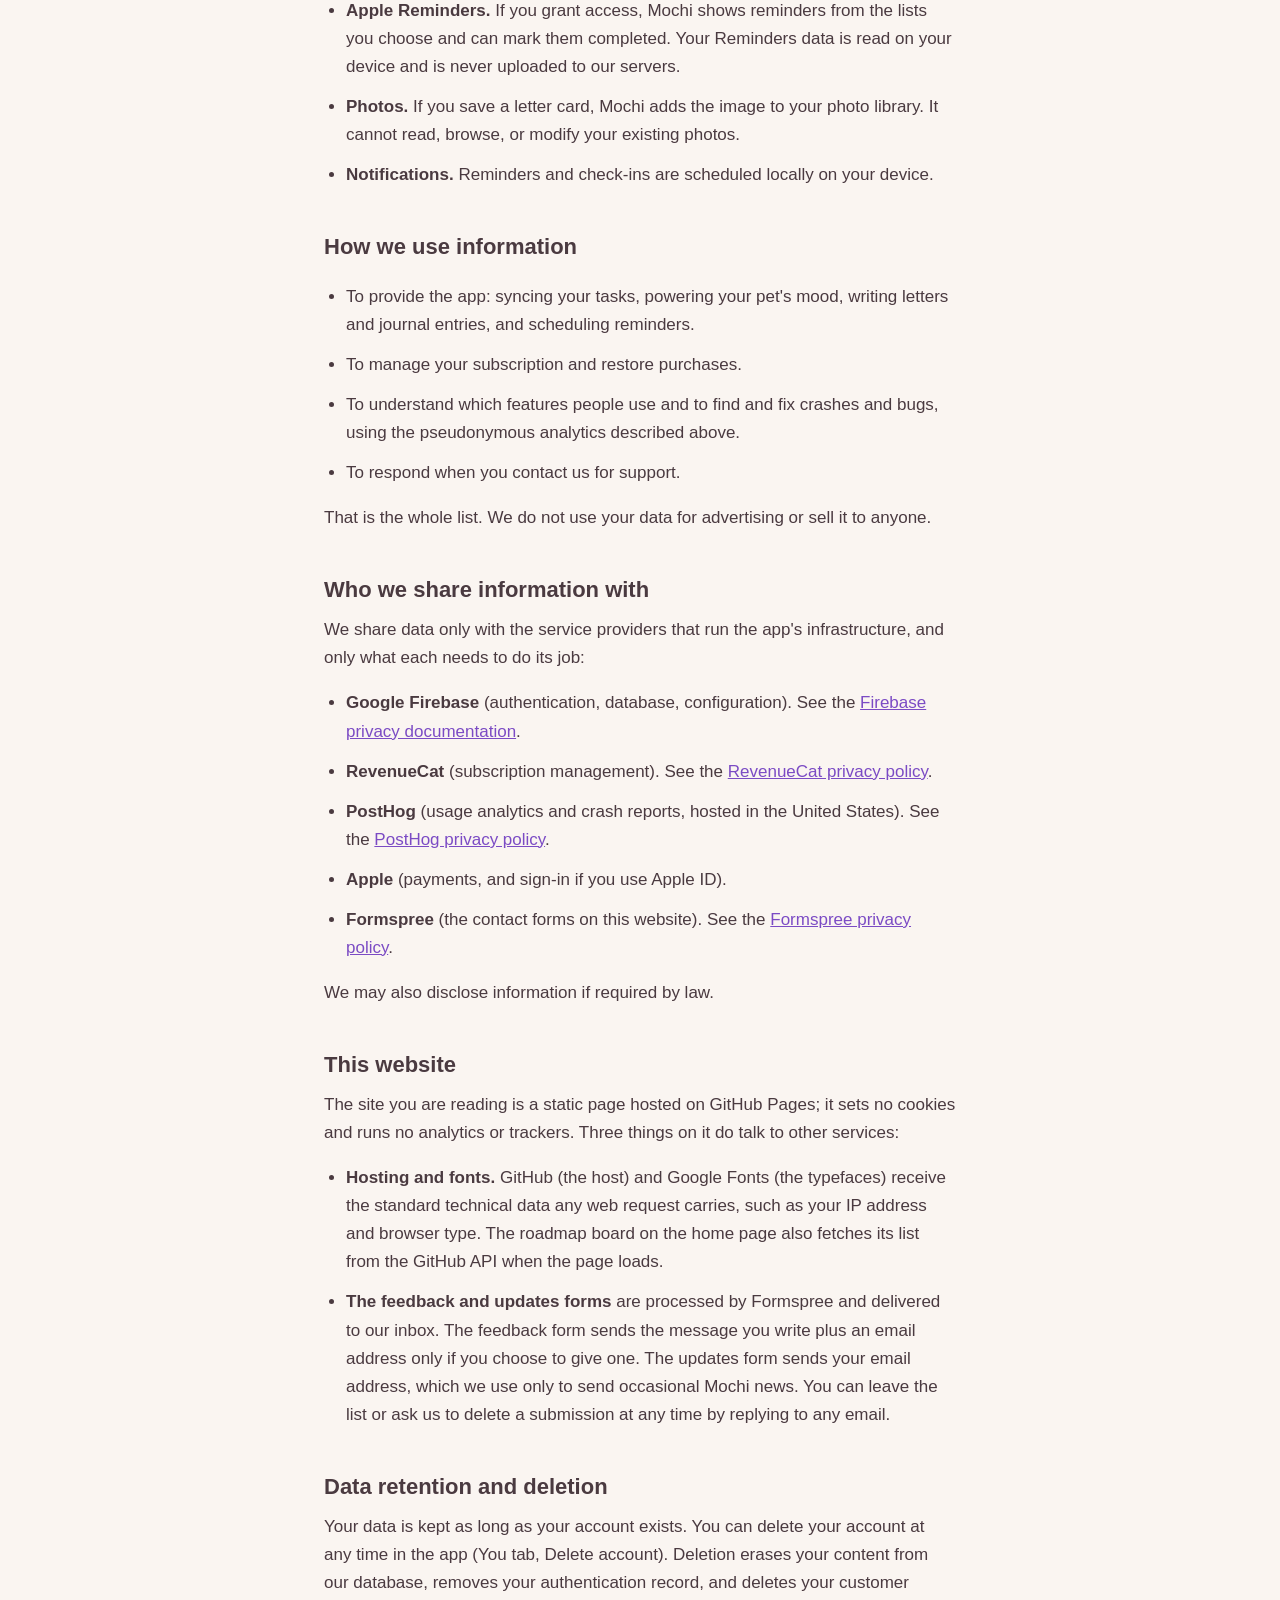
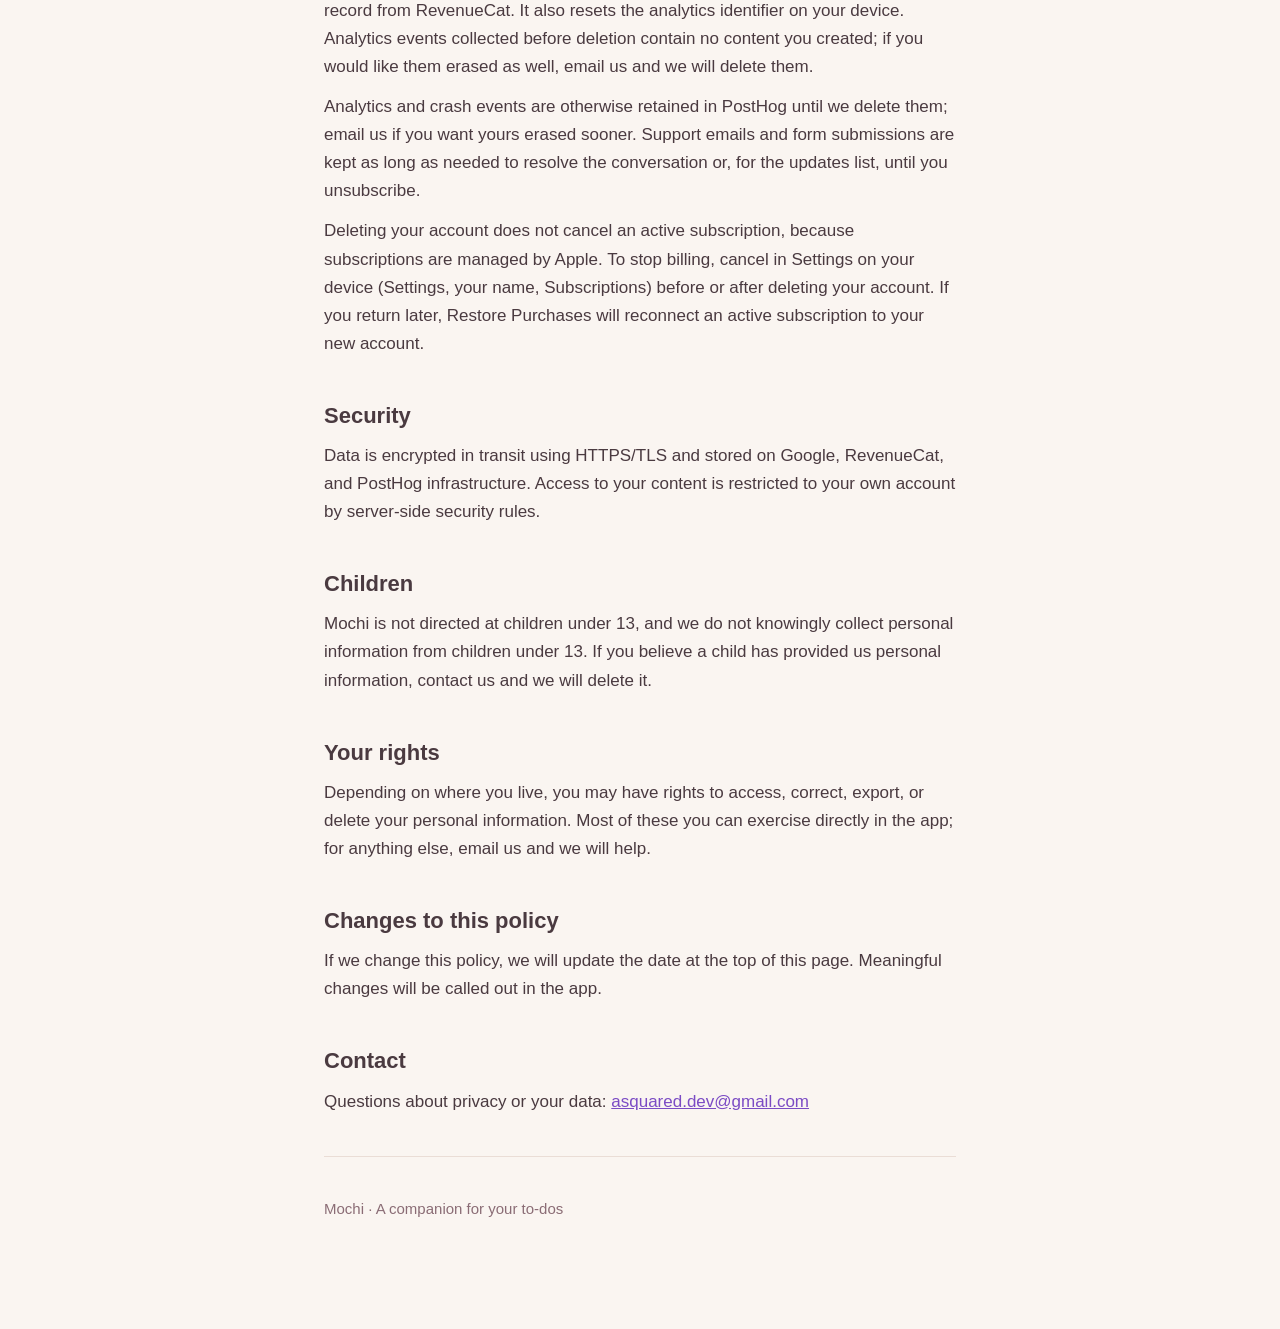
==== commit bf7fce8b: "Update the site for launch: App Store links, updates list replaces the beta form" ====
--- a/docs/privacy/index.html
+++ b/docs/privacy/index.html
@@ -34,7 +34,7 @@
 <body>
 <main>
   <h1>Privacy Policy</h1>
-  <p class="updated">Mochi (MochiBuddy) · Last updated August 14, 2026</p>
+  <p class="updated">Mochi (MochiBuddy) · Last updated August 30, 2026</p>
 
   <p>Mochi is a companion-pet to-do app. This policy describes what
   information the app and this website handle, why, and the choices you
@@ -135,8 +135,8 @@
     <li><strong>PostHog</strong> (usage analytics and crash reports,
     hosted in the United States). See the <a
     href="https://posthog.com/privacy">PostHog privacy policy</a>.</li>
-    <li><strong>Apple</strong> (payments, sign-in if you use Apple ID,
-    and TestFlight invites if you ask for one).</li>
+    <li><strong>Apple</strong> (payments, and sign-in if you use Apple
+    ID).</li>
     <li><strong>Formspree</strong> (the contact forms on this website).
     See the <a href="https://formspree.io/legal/privacy-policy/">Formspree
     privacy policy</a>.</li>
@@ -153,13 +153,12 @@
     request carries, such as your IP address and browser type. The
     roadmap board on the home page also fetches its list from the GitHub
     API when the page loads.</li>
-    <li><strong>The feedback and tester forms</strong> are processed by
+    <li><strong>The feedback and updates forms</strong> are processed by
     Formspree and delivered to our inbox. The feedback form sends the
     message you write plus an email address only if you choose to give
-    one. The tester form sends your name and email address; if we invite
-    you, that email is shared with Apple's TestFlight to deliver the
-    invite. We use form submissions only to reply and to manage the
-    beta, and you can ask us to delete a submission at any time.</li>
+    one. The updates form sends your email address, which we use only to
+    send occasional Mochi news. You can leave the list or ask us to
+    delete a submission at any time by replying to any email.</li>
   </ul>
 
   <h2>Data retention and deletion</h2>
@@ -173,7 +172,7 @@
   <p>Analytics and crash events are otherwise retained in PostHog until
   we delete them; email us if you want yours erased sooner. Support
   emails and form submissions are kept as long as needed to resolve the
-  conversation or run the beta.</p>
+  conversation or, for the updates list, until you unsubscribe.</p>
   <p>Deleting your account does not cancel an active subscription, because
   subscriptions are managed by Apple. To stop billing, cancel in Settings
   on your device (Settings, your name, Subscriptions) before or after
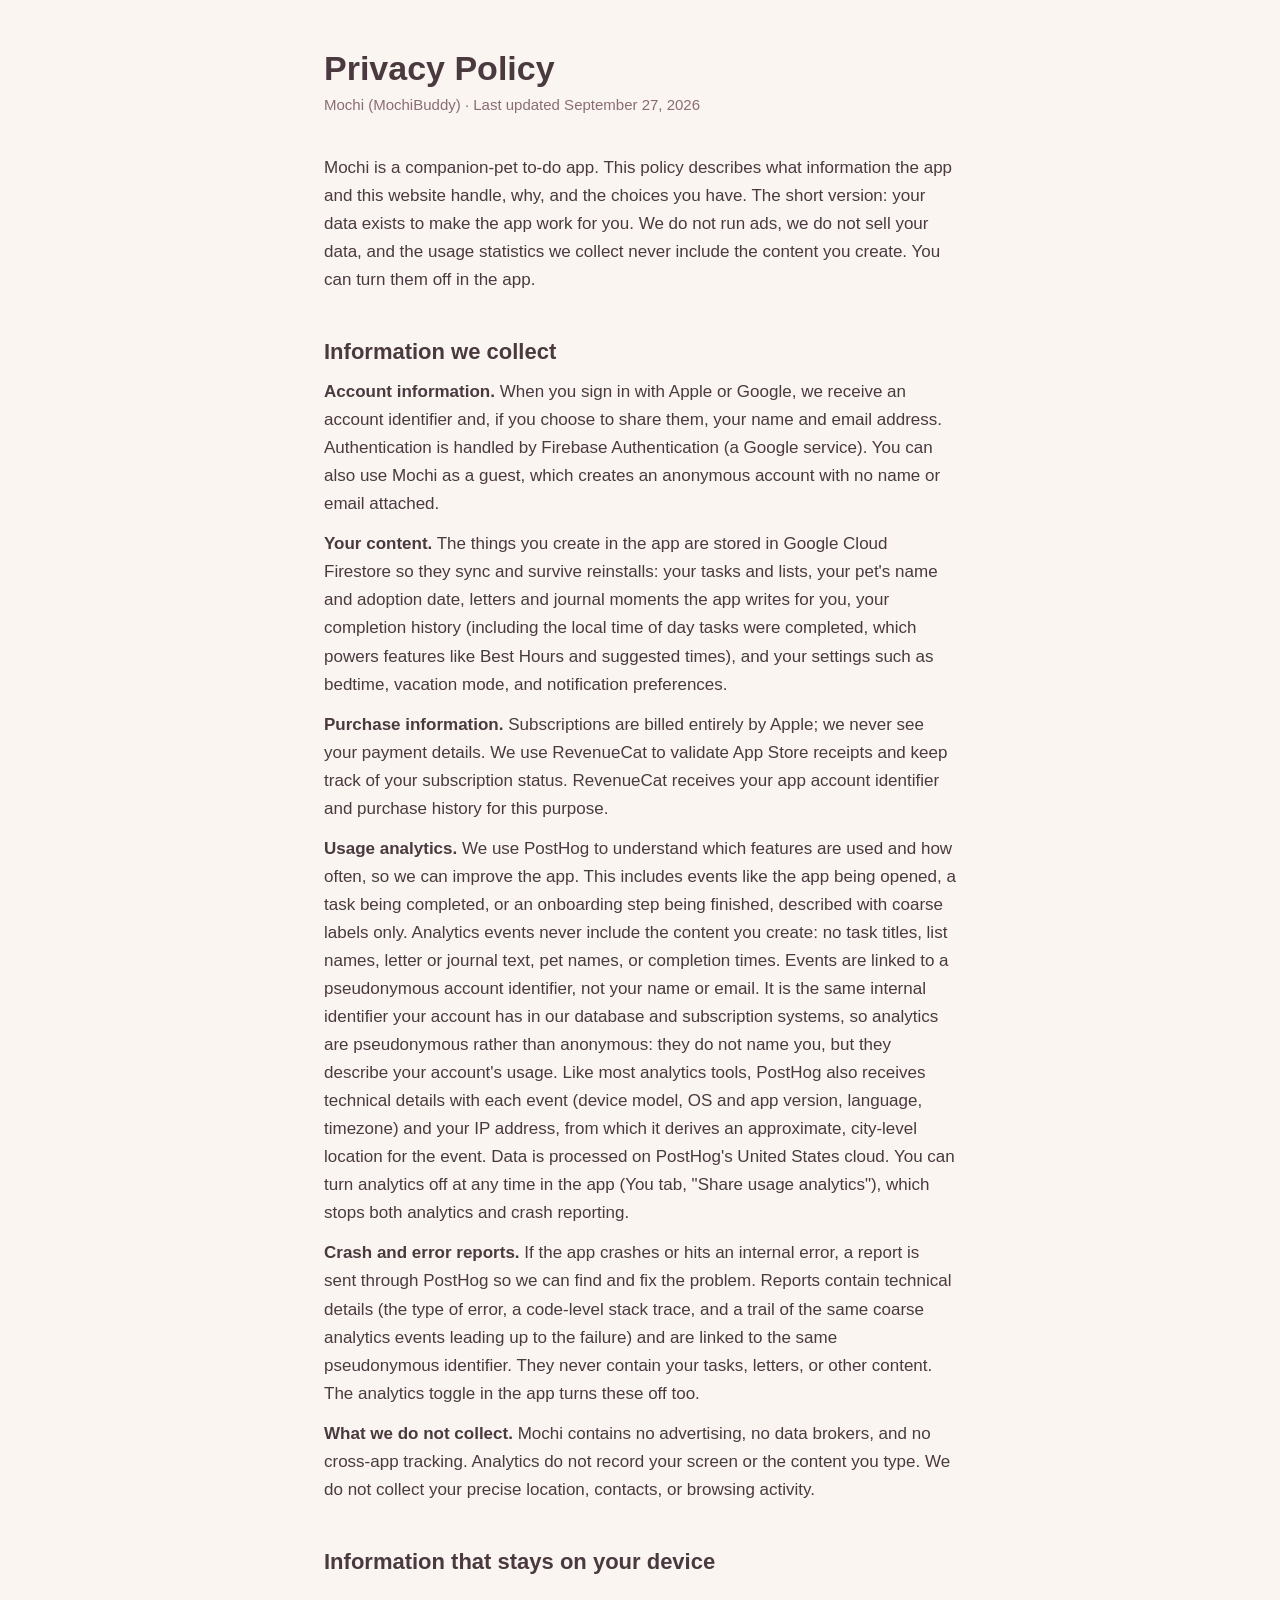
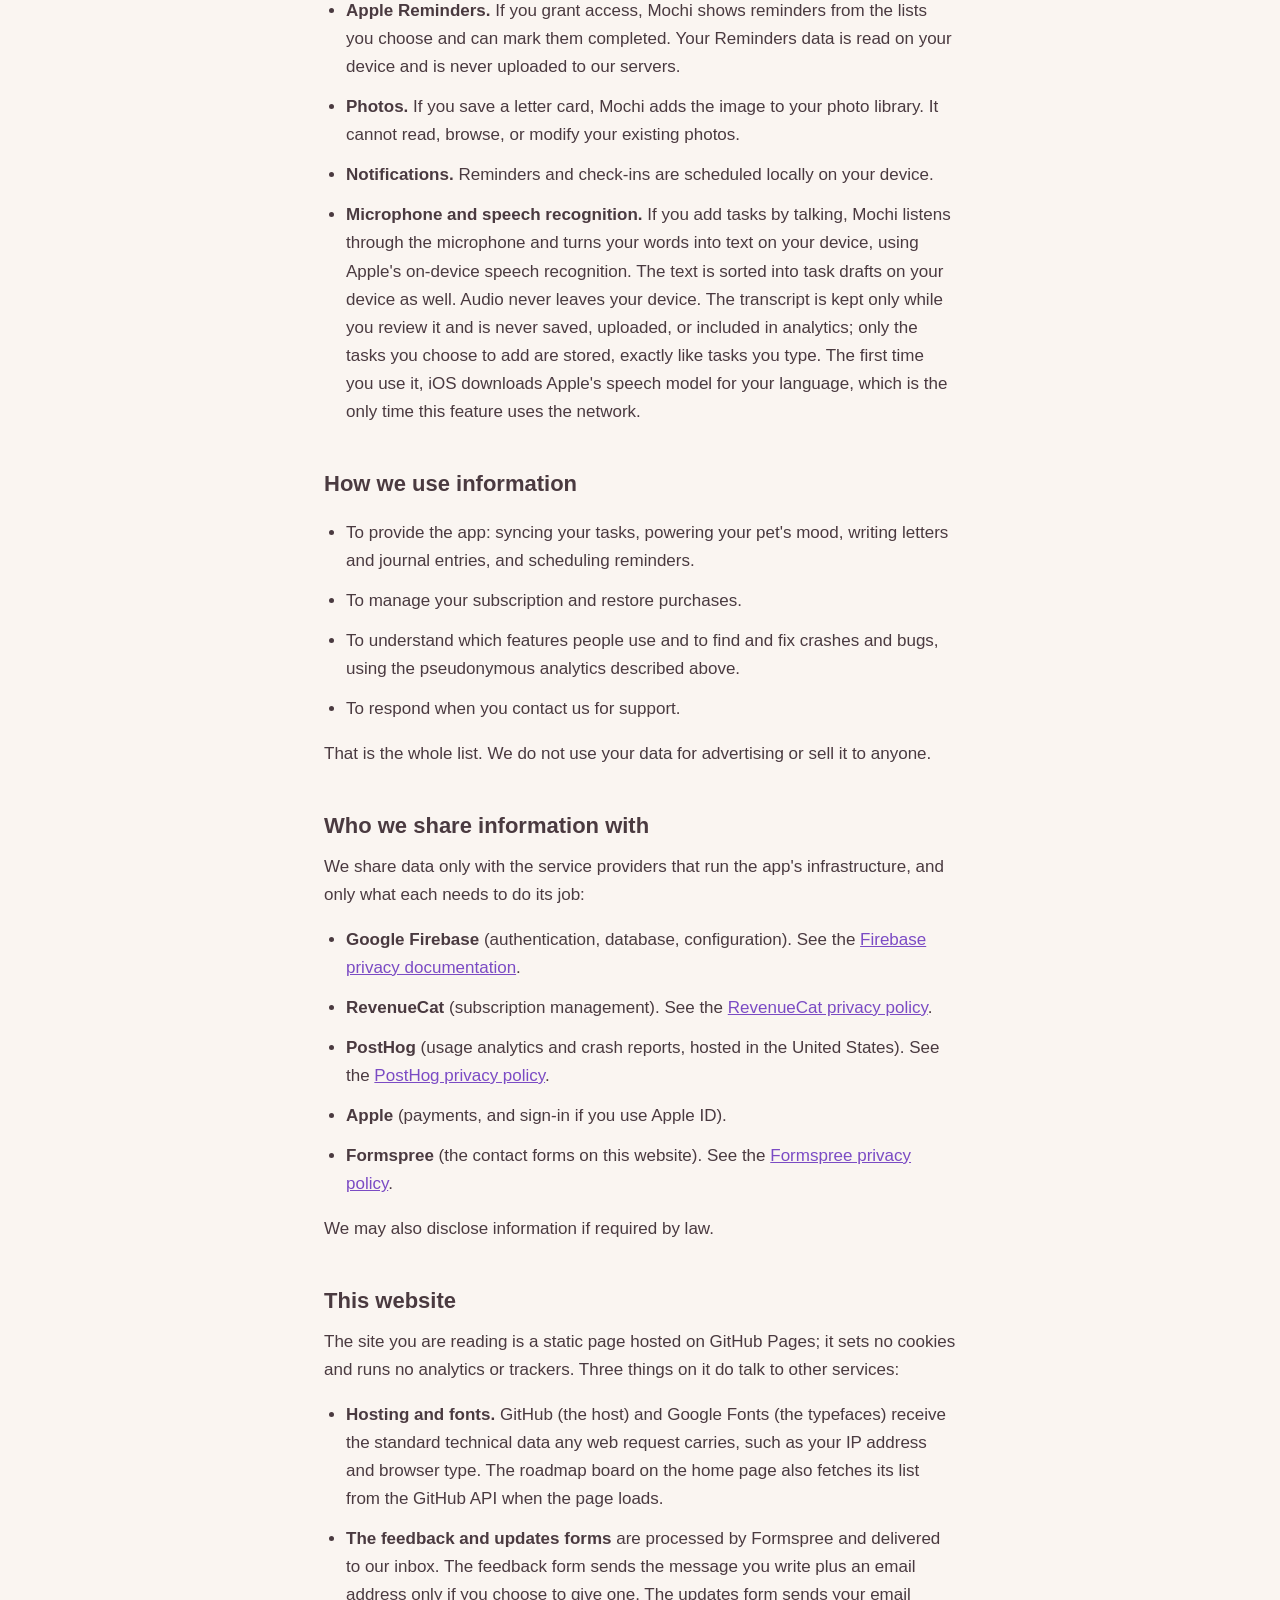
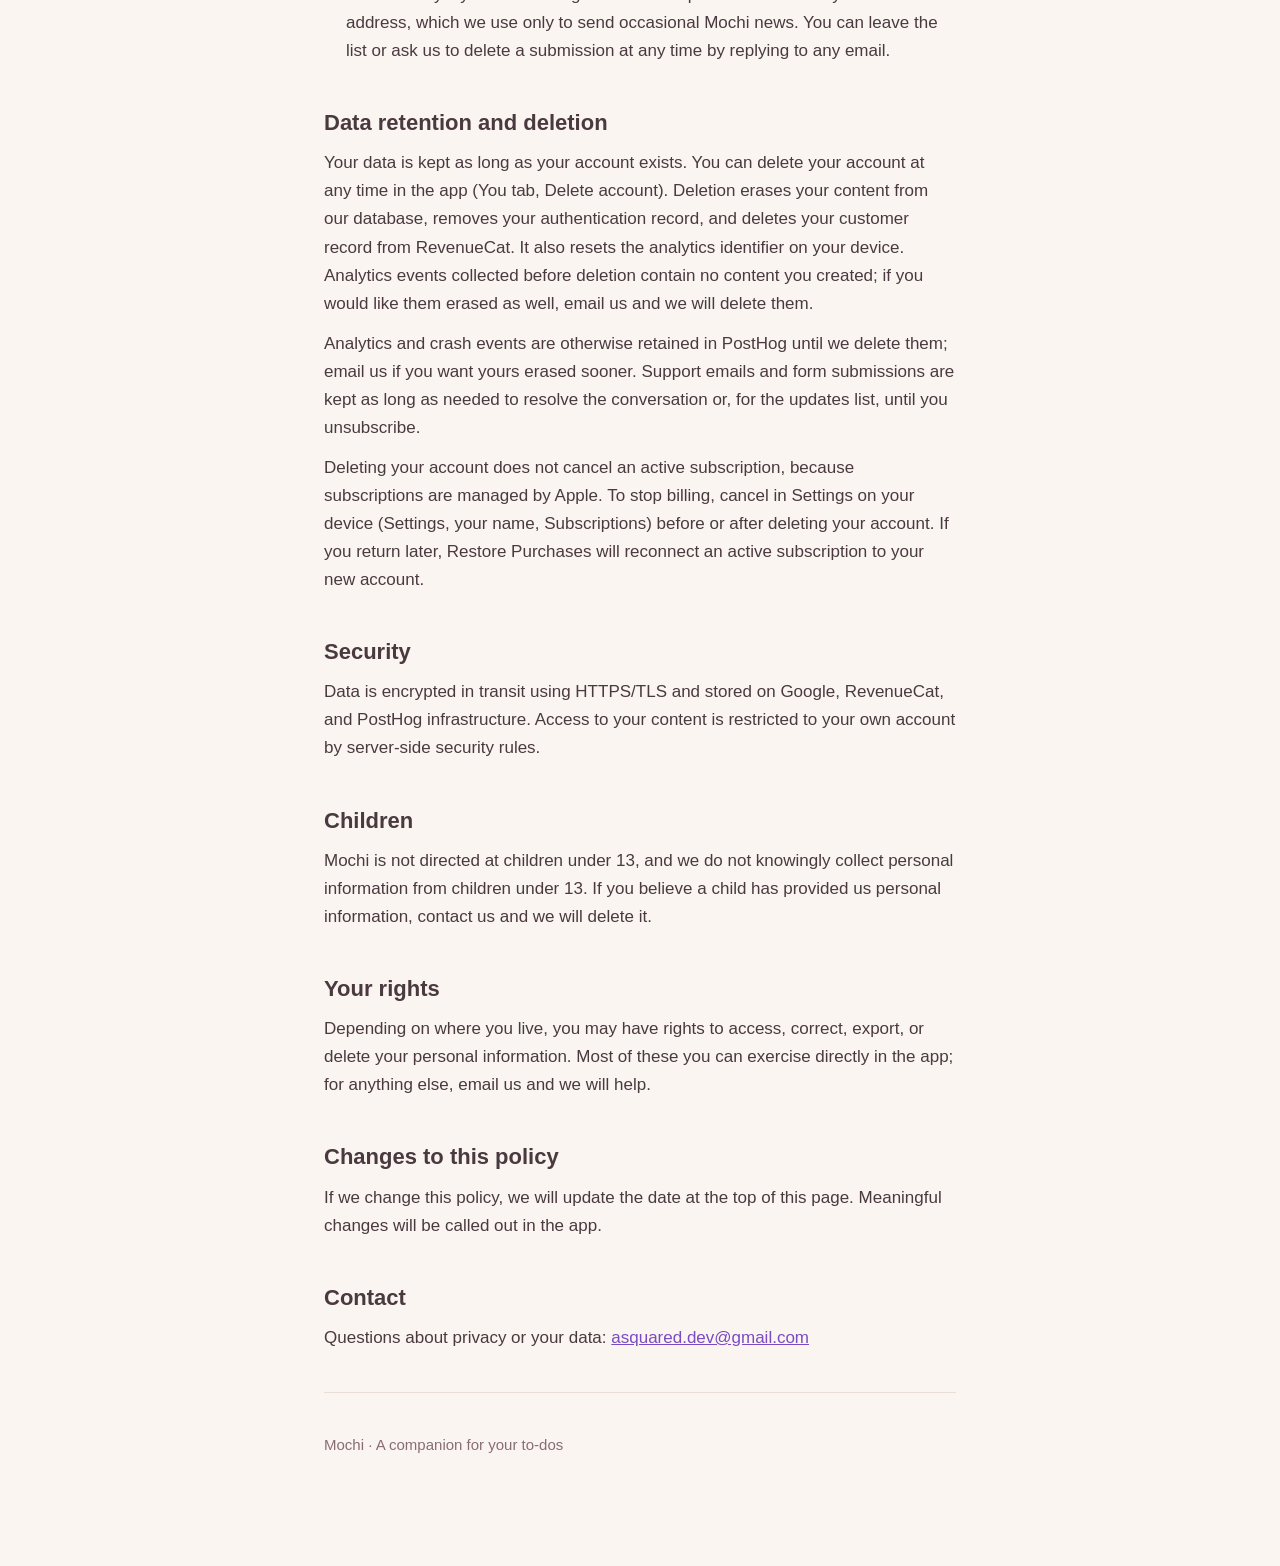
==== commit 3e27e9b2: "Privacy policy: voice capture stays on the device (1.2)" ====
--- a/docs/privacy/index.html
+++ b/docs/privacy/index.html
@@ -3,6 +3,7 @@
 <head>
 <meta charset="utf-8">
 <meta name="viewport" content="width=device-width, initial-scale=1">
+<meta http-equiv="Content-Security-Policy" content="default-src 'none'; style-src 'unsafe-inline'; img-src 'self' data:; base-uri 'self'">
 <title>Privacy Policy · Mochi</title>
 <style>
   :root {
@@ -34,7 +35,7 @@
 <body>
 <main>
   <h1>Privacy Policy</h1>
-  <p class="updated">Mochi (MochiBuddy) · Last updated August 30, 2026</p>
+  <p class="updated">Mochi (MochiBuddy) · Last updated September 27, 2026</p>
 
   <p>Mochi is a companion-pet to-do app. This policy describes what
   information the app and this website handle, why, and the choices you
@@ -106,6 +107,16 @@
     existing photos.</li>
     <li><strong>Notifications.</strong> Reminders and check-ins are
     scheduled locally on your device.</li>
+    <li><strong>Microphone and speech recognition.</strong> If you add
+    tasks by talking, Mochi listens through the microphone and turns your
+    words into text on your device, using Apple's on-device speech
+    recognition. The text is sorted into task drafts on your device as
+    well. Audio never leaves your device. The transcript is kept only
+    while you review it and is never saved, uploaded, or included in
+    analytics; only the tasks you choose to add are stored, exactly like
+    tasks you type. The first time you use it, iOS downloads Apple's
+    speech model for your language, which is the only time this feature
+    uses the network.</li>
   </ul>
 
   <h2>How we use information</h2>
